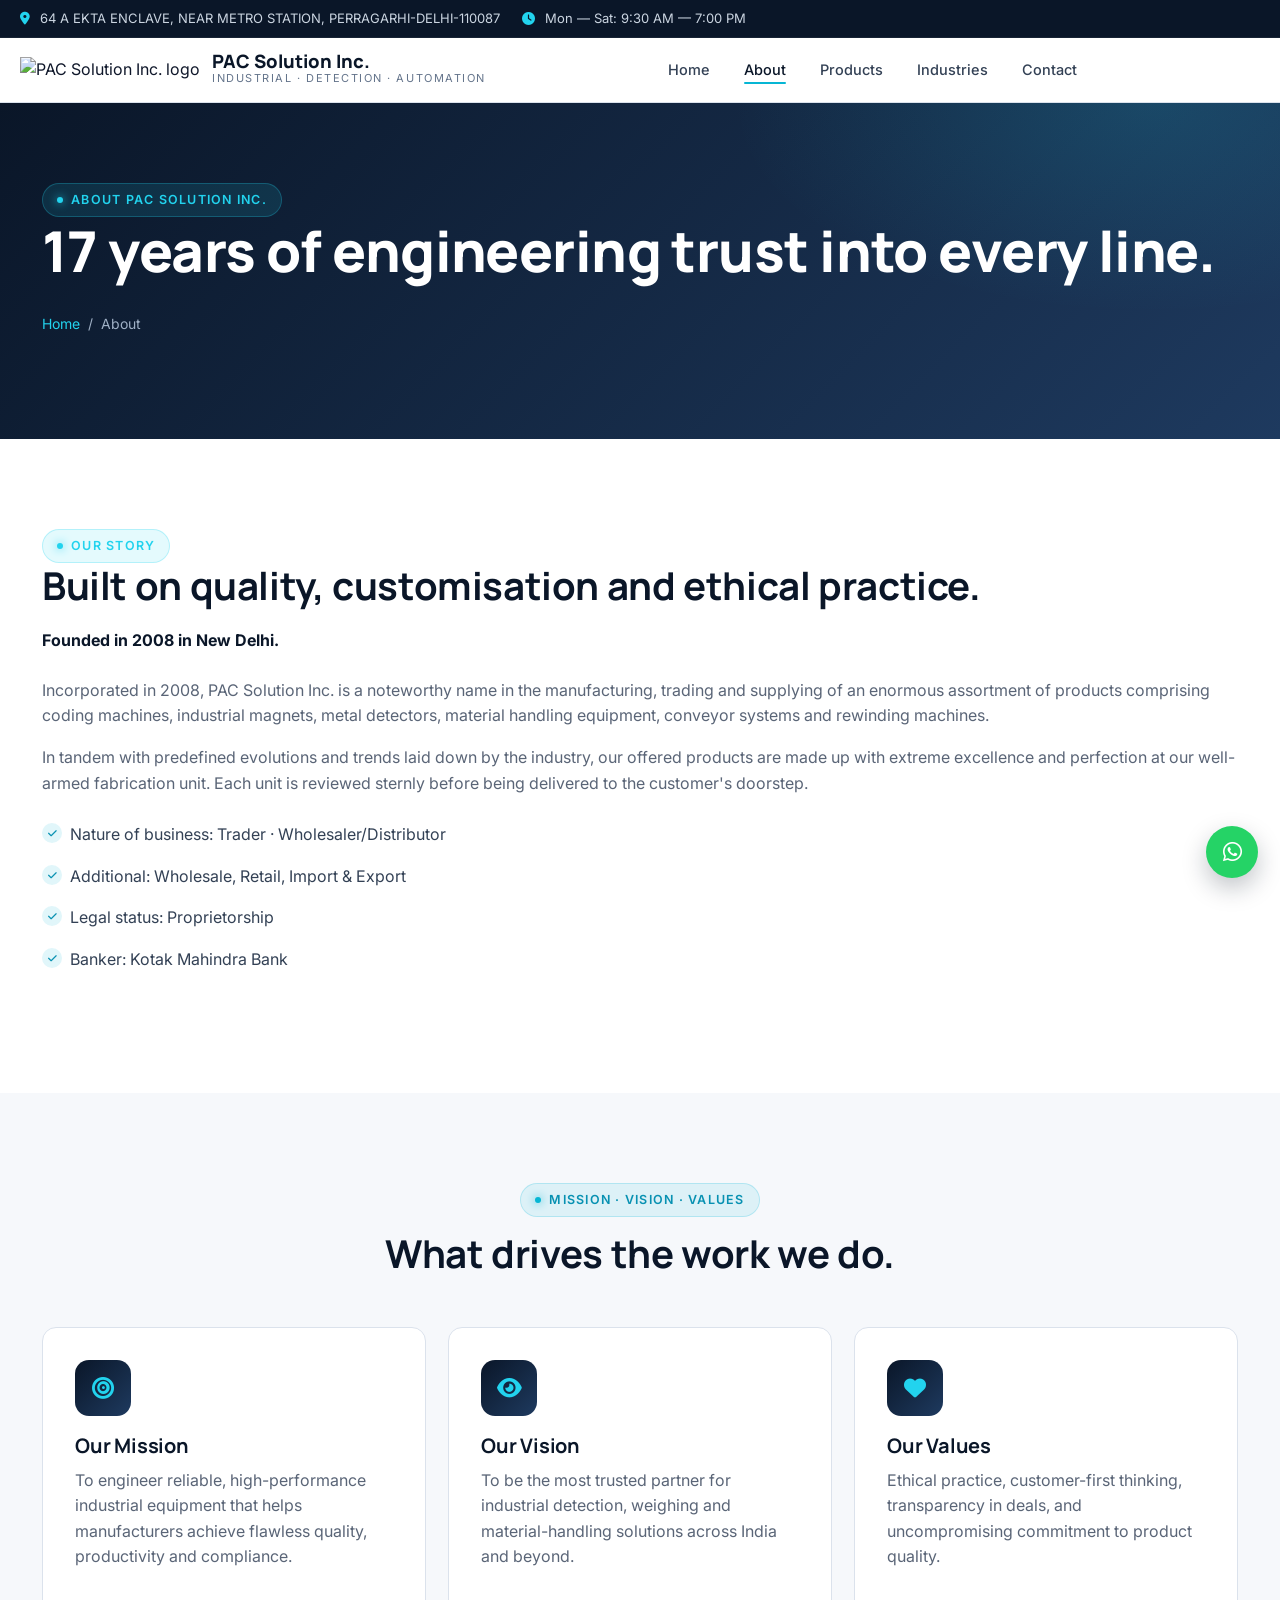
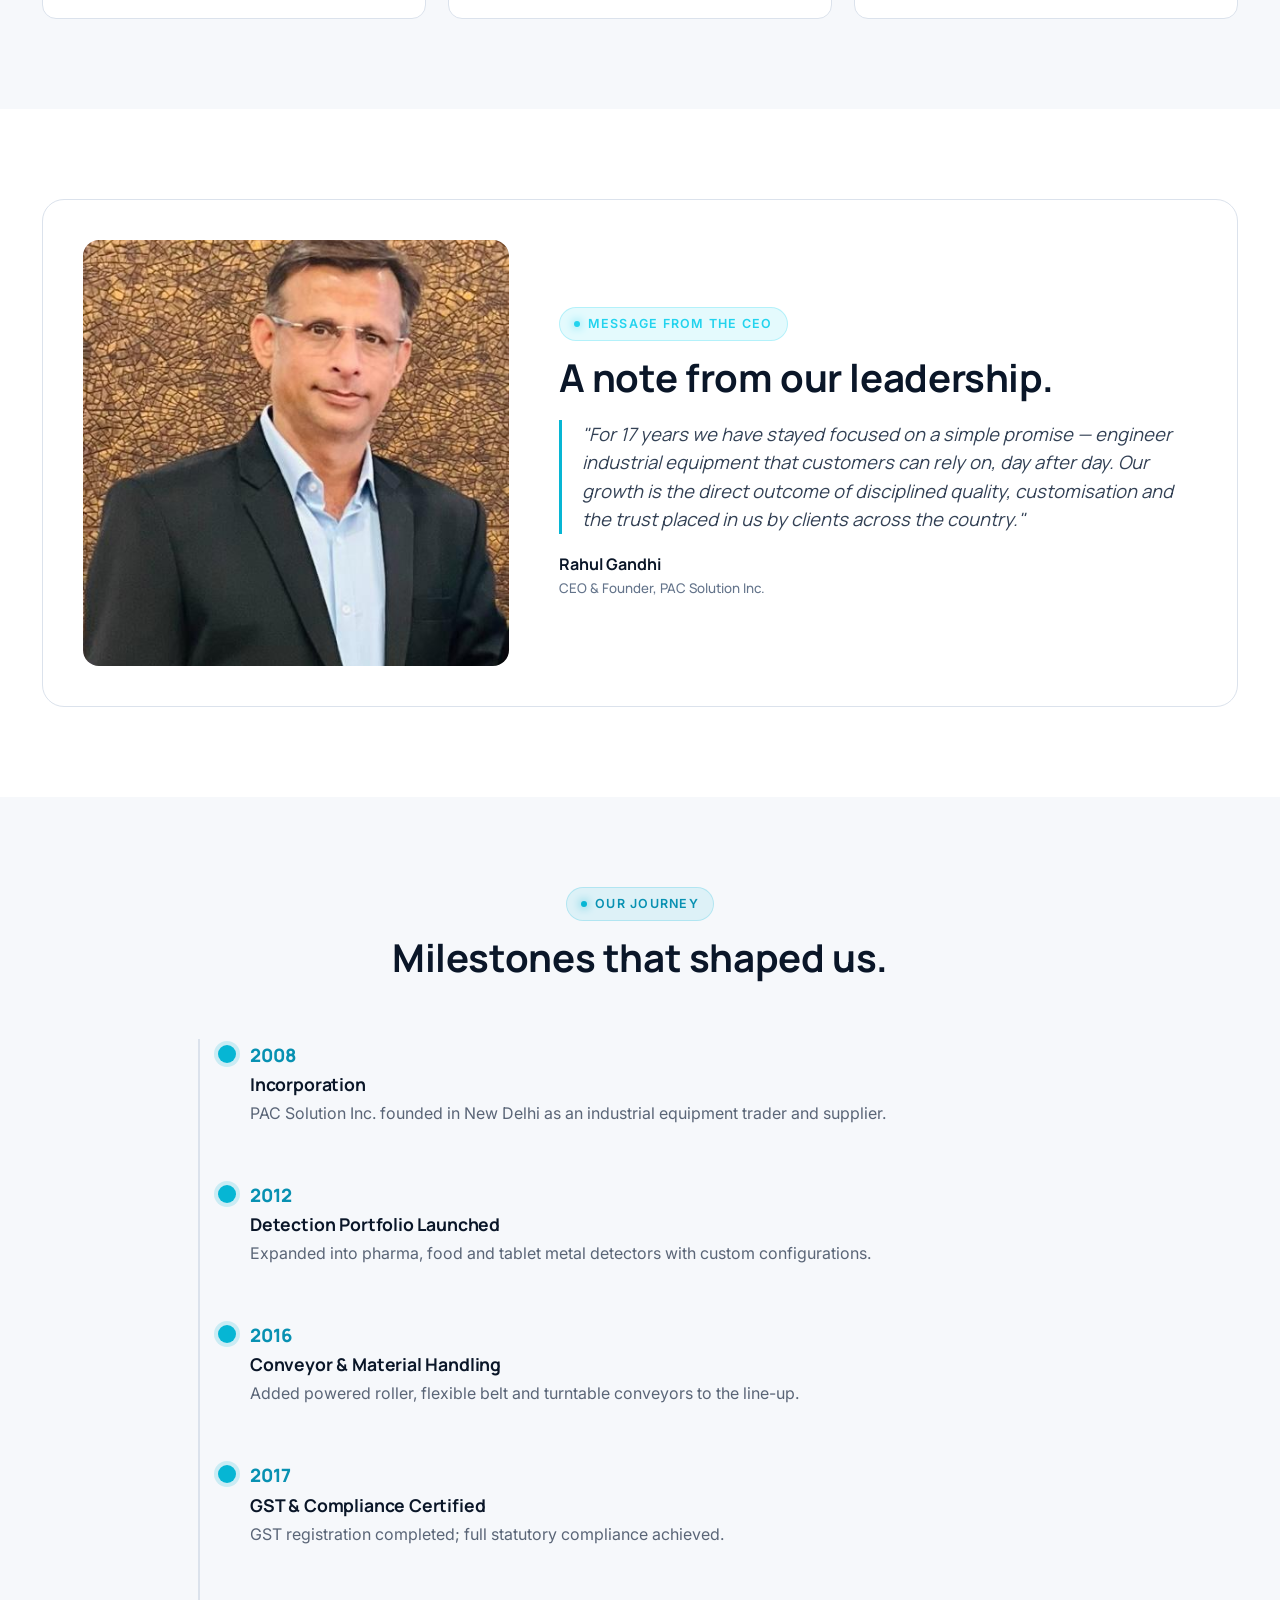
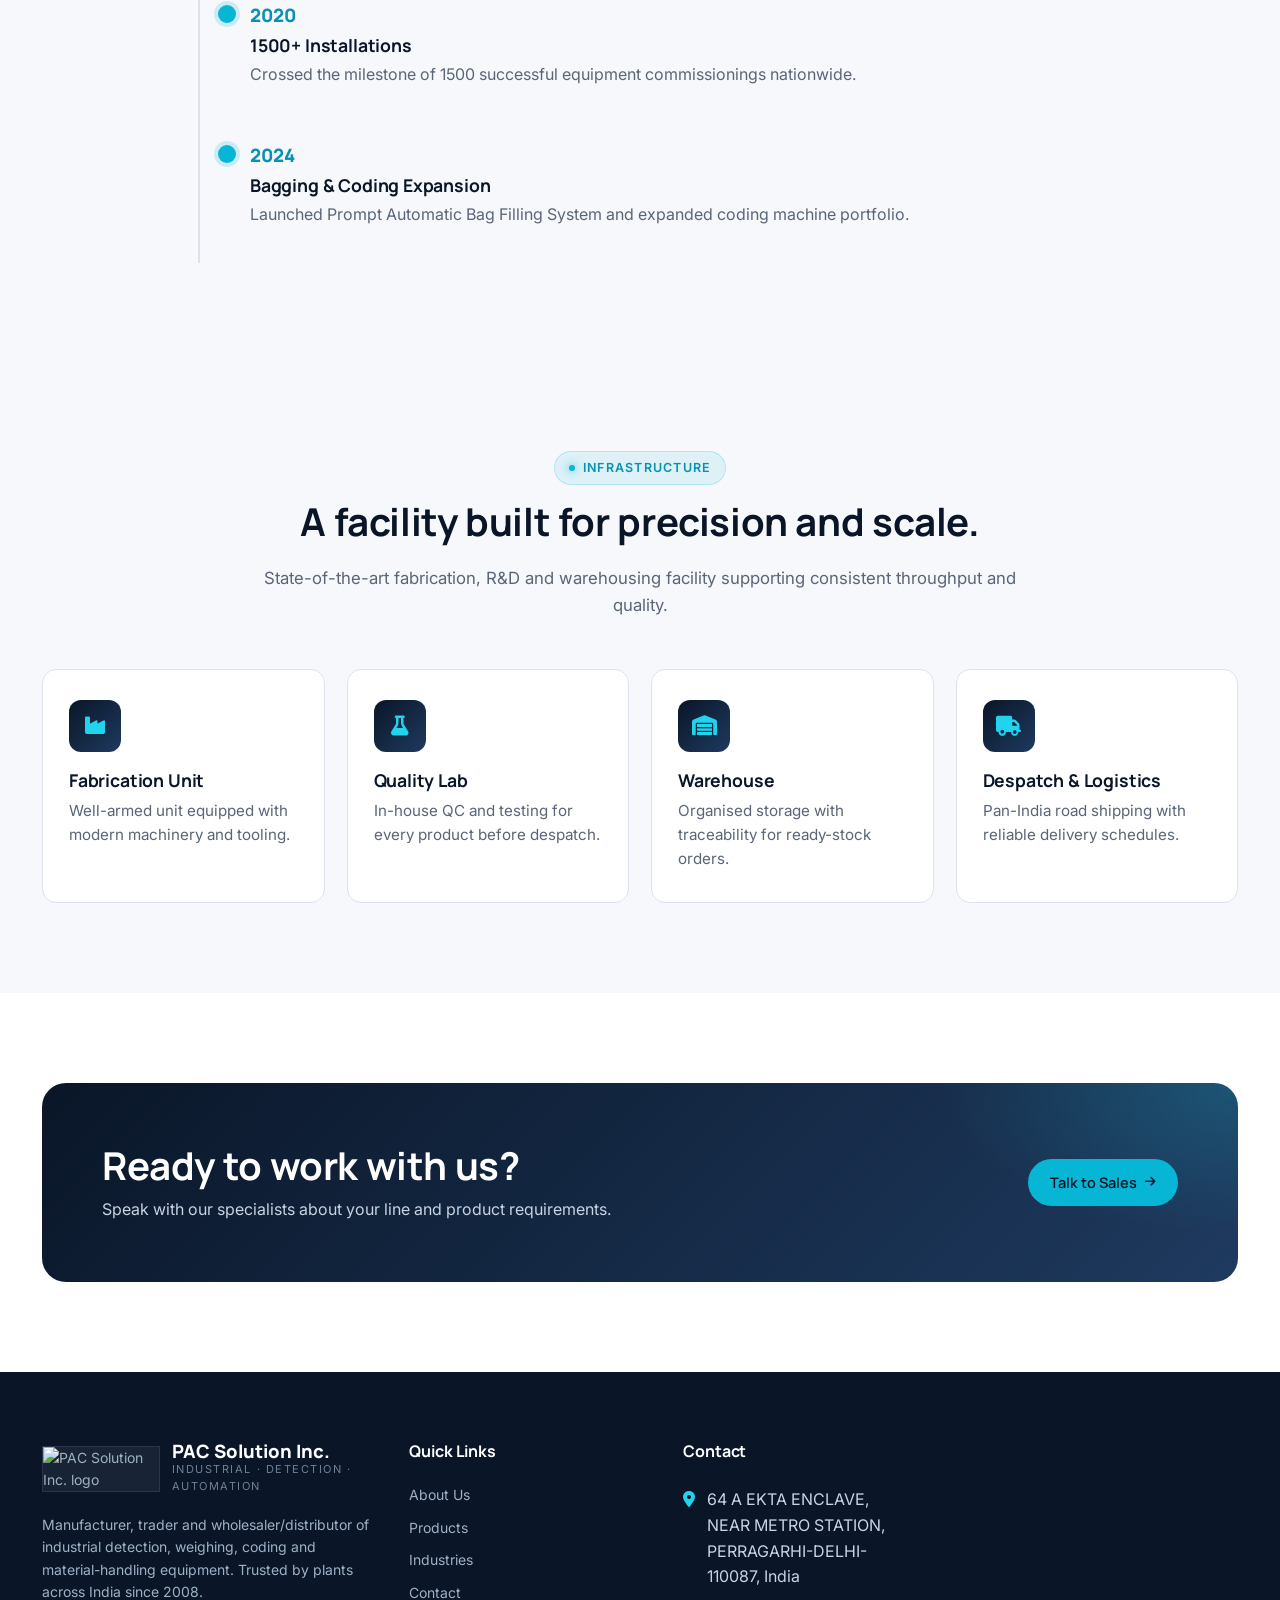
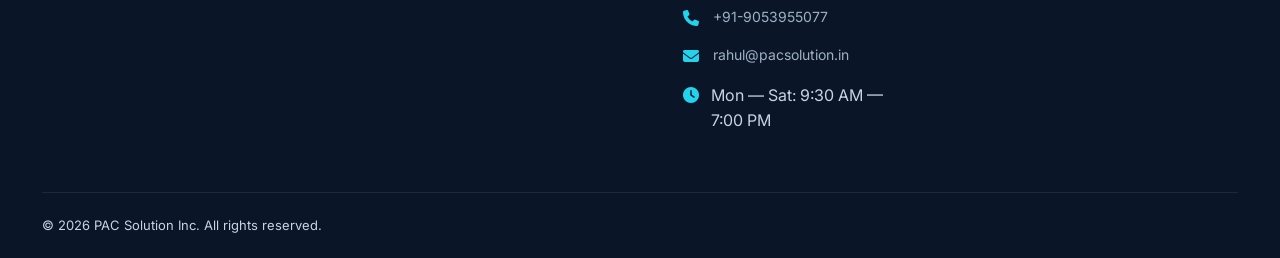
==== about.html @ 1e98b1fd "commit-2" ====
<!DOCTYPE html>
<html lang="en">
<head>
  <meta charset="UTF-8" />
  <meta name="viewport" content="width=device-width, initial-scale=1.0" />
  <title>About Us — PAC Solution Inc.</title>
  <meta name="description" content="Learn about PAC Solution Inc. — founded in 2008 in New Delhi, our mission, vision, leadership and infrastructure." />
  <link rel="icon" type="image/svg+xml" href="data:image/svg+xml,%3Csvg xmlns='http://www.w3.org/2000/svg' viewBox='0 0 32 32'%3E%3Crect width='32' height='32' rx='6' fill='%230a1628'/%3E%3Ctext x='50%25' y='58%25' text-anchor='middle' font-family='Manrope,Arial' font-weight='800' font-size='14' fill='%2322d3ee'%3EP%3C/text%3E%3C/svg%3E" />
  <link rel="preconnect" href="https://fonts.googleapis.com">
  <link rel="preconnect" href="https://fonts.gstatic.com" crossorigin>
  <link href="https://fonts.googleapis.com/css2?family=Manrope:wght@500;600;700;800&family=Inter:wght@400;500;600&display=swap" rel="stylesheet">
  <link rel="stylesheet" href="https://cdnjs.cloudflare.com/ajax/libs/font-awesome/6.5.0/css/all.min.css" />
  <link rel="stylesheet" href="css/style.css" />
</head>
<body>
  <div id="loader" aria-hidden="true"><div class="loader-ring"></div></div>

  <div class="topbar">
    <div class="container row">
      <div class="info">
        <span><i class="fa-solid fa-location-dot"></i> 64 A EKTA ENCLAVE, NEAR METRO STATION, PERRAGARHI-DELHI-110087</span>
        <span><i class="fa-solid fa-clock"></i> Mon — Sat: 9:30 AM — 7:00 PM</span>
      </div></div>
  </div>

  <header class="nav">
    <div class="container row">
      <a href="index.html" class="brand">
        <div class="brand-mark"><img src="https://3.imimg.com/data3/EG/BS/MY-1384965/pac-solution-inc-logo-120x120.png" alt="PAC Solution Inc. logo" /></div>
        <div><div class="brand-name">PAC Solution Inc.</div><div class="brand-sub">Industrial · Detection · Automation</div></div>
      </a>
      <nav>
        <ul class="nav-links">
          <li><a href="index.html">Home</a></li>
          <li><a href="about.html">About</a></li>
          <li><a href="products.html">Products</a></li>
          <li><a href="industries.html">Industries</a></li>
          
          
          <li><a href="contact.html">Contact</a></li>
        </ul>
      </nav>
      <div class="nav-cta">
        
        <button class="menu-toggle" aria-label="Open menu" aria-expanded="false"><i class="fa-solid fa-bars"></i></button>
      </div>
    </div>
  </header>

  <section class="page-hero">
    <div class="container">
      <span class="eyebrow"><span class="dot"></span> About PAC Solution Inc.</span>
      <h1>17 years of engineering trust into every line.</h1>
      <p class="crumbs"><a href="index.html">Home</a> &nbsp;/&nbsp; About</p>
    </div>
  </section>

  <section class="section">
    <div class="container intro">
      <div class="reveal delay-1">
        <span class="eyebrow"><span class="dot"></span> Our Story</span>
        <h2>Built on quality, customisation and ethical practice.</h2>
        <p class="intro-note"><strong>Founded in 2008 in New Delhi.</strong></p>
        <p>Incorporated in 2008, PAC Solution Inc. is a noteworthy name in the manufacturing, trading and supplying of an enormous assortment of products comprising coding machines, industrial magnets, metal detectors, material handling equipment, conveyor systems and rewinding machines.</p>
        <p>In tandem with predefined evolutions and trends laid down by the industry, our offered products are made up with extreme excellence and perfection at our well-armed fabrication unit. Each unit is reviewed sternly before being delivered to the customer's doorstep.</p>
        <ul>
          <li>Nature of business: Trader · Wholesaler/Distributor</li>
          <li>Additional: Wholesale, Retail, Import &amp; Export</li>
          <li>Legal status: Proprietorship</li>
          <li>Banker: Kotak Mahindra Bank</li>
        </ul>
      </div>
    </div>
  </section>

  <!-- MISSION VISION VALUES -->
  <section class="section alt">
    <div class="container">
      <div class="section-head">
        <span class="eyebrow"><span class="dot"></span> Mission · Vision · Values</span>
        <h2>What drives the work we do.</h2>
      </div>
      <div class="mvv">
        <div class="card reveal"><div class="ico"><i class="fa-solid fa-bullseye"></i></div><h3>Our Mission</h3><p>To engineer reliable, high-performance industrial equipment that helps manufacturers achieve flawless quality, productivity and compliance.</p></div>
        <div class="card reveal delay-1"><div class="ico"><i class="fa-solid fa-eye"></i></div><h3>Our Vision</h3><p>To be the most trusted partner for industrial detection, weighing and material-handling solutions across India and beyond.</p></div>
        <div class="card reveal delay-2"><div class="ico"><i class="fa-solid fa-heart"></i></div><h3>Our Values</h3><p>Ethical practice, customer-first thinking, transparency in deals, and uncompromising commitment to product quality.</p></div>
      </div>
    </div>
  </section>

  <!-- DIRECTOR MESSAGE -->
  <section class="section">
    <div class="container">
      <div class="director reveal">
        <div class="ph"><img src="/photos/WhatsApp Image 2026-05-10 at 22.26.04.jpeg" alt="CEO Rahul Gandhi" /></div>
        <div>
          <span class="eyebrow"><span class="dot"></span> Message from the CEO</span>
          <h2 style="margin-top:14px">A note from our leadership.</h2>
          <blockquote>"For 17 years we have stayed focused on a simple promise — engineer industrial equipment that customers can rely on, day after day. Our growth is the direct outcome of disciplined quality, customisation and the trust placed in us by clients across the country."</blockquote>
          <div class="sig">Rahul Gandhi <small>CEO &amp; Founder, PAC Solution Inc.</small></div>
        </div>
      </div>
    </div>
  </section>

  <!-- TIMELINE -->
  <section class="section alt">
    <div class="container">
      <div class="section-head">
        <span class="eyebrow"><span class="dot"></span> Our Journey</span>
        <h2>Milestones that shaped us.</h2>
      </div>
      <div class="timeline">
        <div class="timeline-item reveal"><div class="yr">2008</div><h3>Incorporation</h3><p>PAC Solution Inc. founded in New Delhi as an industrial equipment trader and supplier.</p></div>
        <div class="timeline-item reveal delay-1"><div class="yr">2012</div><h3>Detection Portfolio Launched</h3><p>Expanded into pharma, food and tablet metal detectors with custom configurations.</p></div>
        <div class="timeline-item reveal delay-2"><div class="yr">2016</div><h3>Conveyor &amp; Material Handling</h3><p>Added powered roller, flexible belt and turntable conveyors to the line-up.</p></div>
        <div class="timeline-item reveal delay-3"><div class="yr">2017</div><h3>GST &amp; Compliance Certified</h3><p>GST registration completed; full statutory compliance achieved.</p></div>
        <div class="timeline-item reveal"><div class="yr">2020</div><h3>1500+ Installations</h3><p>Crossed the milestone of 1500 successful equipment commissionings nationwide.</p></div>
        <div class="timeline-item reveal delay-1"><div class="yr">2024</div><h3>Bagging &amp; Coding Expansion</h3><p>Launched Prompt Automatic Bag Filling System and expanded coding machine portfolio.</p></div>
      </div>
    </div>
  </section>

  <!-- INFRASTRUCTURE -->
  <section class="section alt">
    <div class="container">
      <div class="section-head">
        <span class="eyebrow"><span class="dot"></span> Infrastructure</span>
        <h2>A facility built for precision and scale.</h2>
        <p>State-of-the-art fabrication, R&amp;D and warehousing facility supporting consistent throughput and quality.</p>
      </div>
      <div class="why-grid">
        <div class="why-card reveal"><div class="ico"><i class="fa-solid fa-industry"></i></div><h3>Fabrication Unit</h3><p>Well-armed unit equipped with modern machinery and tooling.</p></div>
        <div class="why-card reveal delay-1"><div class="ico"><i class="fa-solid fa-flask"></i></div><h3>Quality Lab</h3><p>In-house QC and testing for every product before despatch.</p></div>
        <div class="why-card reveal delay-2"><div class="ico"><i class="fa-solid fa-warehouse"></i></div><h3>Warehouse</h3><p>Organised storage with traceability for ready-stock orders.</p></div>
        <div class="why-card reveal delay-3"><div class="ico"><i class="fa-solid fa-truck"></i></div><h3>Despatch &amp; Logistics</h3><p>Pan-India road shipping with reliable delivery schedules.</p></div>
      </div>
    </div>
  </section>

  <section class="section">
    <div class="container">
      <div class="cta-banner reveal">
        <div><h2>Ready to work with us?</h2><p>Speak with our specialists about your line and product requirements.</p></div>
        <div class="actions"><a href="contact.html" class="btn btn-primary">Talk to Sales <i class="fa-solid fa-arrow-right"></i></a></div>
      </div>
    </div>
  </section>

  <!-- FOOTER (shared) -->
  <footer class="footer">
    <div class="container">
      <div class="footer-grid">
        <div>
          <a href="index.html" class="brand"><div class="brand-mark"><img src="https://3.imimg.com/data3/EG/BS/MY-1384965/pac-solution-inc-logo-120x120.png" alt="PAC Solution Inc. logo" /></div><div><div class="brand-name">PAC Solution Inc.</div><div class="brand-sub">Industrial · Detection · Automation</div></div></a>
          <p style="margin-top:18px">Manufacturer, trader and wholesaler/distributor of industrial detection, weighing, coding and material-handling equipment. Trusted by plants across India since 2008.</p>
        </div>
        <div>
          <h4>Quick Links</h4>
          <ul>
            <li><a href="about.html">About Us</a></li>
            <li><a href="products.html">Products</a></li>
            <li><a href="industries.html">Industries</a></li>
            
            
            <li><a href="contact.html">Contact</a></li>
          </ul>
        </div>
        <div>
          <h4>Contact</h4>
          <div class="contact-row"><i class="fa-solid fa-location-dot"></i><span>64 A EKTA ENCLAVE,<br/>NEAR METRO STATION, PERRAGARHI-DELHI-110087, India</span></div>
          <div class="contact-row"><i class="fa-solid fa-phone"></i><a href="tel:+919899478889">+91-9053955077</a></div>
          <div class="contact-row"><i class="fa-solid fa-envelope"></i><a href="mailto:rahul@pacsolution.in">rahul@pacsolution.in</a></div>
          <div class="contact-row"><i class="fa-solid fa-clock"></i><span>Mon — Sat: 9:30 AM — 7:00 PM</span></div>
        </div>
      </div>
      <div class="footer-bottom">
        <div>© <span data-year>2025</span> PAC Solution Inc. All rights reserved.</div>
      </div>
    </div>
  </footer>

  <a class="whatsapp-fab" href="https://wa.me/919899478889" target="_blank" rel="noopener" aria-label="Chat on WhatsApp"><i class="fa-brands fa-whatsapp"></i></a>
  <button class="top-fab" aria-label="Back to top"><i class="fa-solid fa-arrow-up"></i></button>

  <script src="/js/script.js"></script>
</body>
</html>
---- css/style.css ----
/* ============================================
   PAC Solution Inc. - Premium Industrial Site
   ============================================ */

:root {
  --navy: #0a1628;
  --navy-2: #122a4a;
  --navy-3: #1e3a5f;
  --navy-soft: #1a2f52;
  --white: #ffffff;
  --bg: #f6f8fb;
  --bg-2: #eef2f7;
  --steel: #64748b;
  --steel-light: #94a3b8;
  --steel-dark: #334155;
  --line: #dbe2ec;
  --cyan: #06b6d4;
  --cyan-2: #22d3ee;
  --cyan-deep: #0891b2;
  --text: #0f172a;
  --muted: #5a6577;

  --shadow-sm: 0 2px 6px rgba(10,22,40,0.06);
  --shadow: 0 12px 30px rgba(10,22,40,0.10);
  --shadow-lg: 0 30px 60px rgba(10,22,40,0.18);

  --radius: 14px;
  --radius-sm: 8px;

  --container: 1240px;

  --ff-head: 'Manrope', system-ui, -apple-system, "Segoe UI", sans-serif;
  --ff-body: 'Inter', system-ui, -apple-system, "Segoe UI", sans-serif;
}

* { box-sizing: border-box; }
html { scroll-behavior: smooth; }
body {
  margin: 0;
  font-family: var(--ff-body);
  color: var(--text);
  background: var(--white);
  line-height: 1.6;
  -webkit-font-smoothing: antialiased;
}

img { max-width: 100%; display: block; }
a { color: inherit; text-decoration: none; }

h1, h2, h3, h4 { font-family: var(--ff-head); color: var(--navy); margin: 0 0 .5em; line-height: 1.2; letter-spacing: -0.01em; }
h1 { font-size: clamp(2.2rem, 4.4vw, 3.6rem); font-weight: 800; }
h2 { font-size: clamp(1.7rem, 3vw, 2.4rem); font-weight: 700; }
h3 { font-size: 1.25rem; font-weight: 700; }
p { margin: 0 0 1em; color: var(--muted); }

.container { max-width: var(--container); margin: 0 auto; padding: 0 22px; }

/* Loader */
#loader {
  position: fixed; inset: 0; background: var(--navy);
  display: flex; align-items: center; justify-content: center;
  z-index: 9999; transition: opacity .6s ease, visibility .6s ease;
}
#loader.hide { opacity: 0; visibility: hidden; }
.loader-ring {
  width: 56px; height: 56px; border-radius: 50%;
  border: 3px solid rgba(255,255,255,0.15);
  border-top-color: var(--cyan-2);
  animation: spin 1s linear infinite;
}
@keyframes spin { to { transform: rotate(360deg); } }

/* Top bar */
.topbar {
  background: var(--navy);
  color: #cbd5e1;
  font-size: 13px;
  border-bottom: 1px solid rgba(255,255,255,0.06);
}
.topbar .row {
  display: flex; justify-content: space-between; align-items: center;
  padding: 8px 0; gap: 18px; flex-wrap: wrap;
}
.topbar a { color: #cbd5e1; }
.topbar a:hover { color: var(--cyan-2); }
.topbar .info { display: flex; gap: 22px; flex-wrap: wrap; }
.topbar .info span i { color: var(--cyan-2); margin-right: 6px; }
.topbar .socials a { margin-left: 12px; }

/* Navbar */
.nav {
  position: sticky; top: 0; z-index: 100;
  background: rgba(255,255,255,0.86);
  backdrop-filter: saturate(180%) blur(14px);
  -webkit-backdrop-filter: saturate(180%) blur(14px);
  border-bottom: 1px solid var(--line);
  transition: box-shadow .25s ease, background .25s ease;
}
.nav.scrolled { background: rgba(255,255,255,0.95); box-shadow: var(--shadow-sm); }
.nav .row {
  display: flex; align-items: center; justify-content: space-between;
  padding: 14px 0; gap: 18px;
}
.brand { display: flex; align-items: center; gap: 12px; }
..brand-mark {
  width: 42px; height: 42px; border-radius: 10px;
  background: linear-gradient(135deg, var(--navy) 0%, var(--navy-3) 100%);
  display: grid; place-items: center; color: var(--cyan-2);
  font-family: var(--ff-head); font-weight: 800; font-size: 18px;
  box-shadow: 0 6px 14px rgba(10,22,40,0.25);
  overflow: hidden;
}
.brand-mark img {
  width: 100%;
  height: 100%;
  object-fit: contain;
  display: block;
}
.brand-name { font-family: var(--ff-head); font-weight: 800; color: var(--navy); font-size: 1.15rem; line-height: 1; }
.brand-sub { font-size: 11px; color: var(--steel); letter-spacing: .14em; text-transform: uppercase; }

.nav-links { display: flex; gap: 6px; align-items: center; list-style: none; padding: 0; margin: 0; }
.nav-links a {
  padding: 10px 14px; border-radius: 8px; font-weight: 500; color: var(--steel-dark);
  font-size: 14.5px; transition: color .2s, background .2s; position: relative;
}
.nav-links a:hover { color: var(--navy); background: var(--bg); }
.nav-links a.active { color: var(--navy); }
.nav-links a.active::after {
  content: ""; position: absolute; left: 14px; right: 14px; bottom: 4px;
  height: 2px; background: var(--cyan); border-radius: 2px;
}
.nav-cta { display: flex; gap: 10px; align-items: center; }
.menu-toggle { display: none; background: transparent; border: 0; padding: 8px; cursor: pointer; color: var(--navy); }

/* Buttons */
.btn {
  display: inline-flex; align-items: center; gap: 8px;
  padding: 12px 22px; border-radius: 999px;
  font-family: var(--ff-head); font-weight: 600; font-size: 14.5px;
  cursor: pointer; border: 0; transition: transform .2s ease, box-shadow .2s ease, background .25s ease, color .25s ease;
  white-space: nowrap;
}
.btn-primary { background: var(--cyan); color: var(--navy); }
.btn-primary:hover { background: var(--cyan-2); transform: translateY(-1px); box-shadow: 0 10px 22px rgba(6,182,212,0.35); }
.btn-dark { background: var(--navy); color: var(--white); }
.btn-dark:hover { background: var(--navy-3); transform: translateY(-1px); box-shadow: 0 10px 22px rgba(10,22,40,0.25); }
.btn-outline { background: transparent; color: var(--white); border: 1.5px solid rgba(255,255,255,0.5); }
.btn-outline:hover { background: var(--white); color: var(--navy); }
.btn-ghost { background: transparent; color: var(--navy); border: 1.5px solid var(--line); }
.btn-ghost:hover { border-color: var(--navy); }
.btn i { font-size: 12px; }

/* Hero */
.hero {
  position: relative; color: var(--white); overflow: hidden;
  background: linear-gradient(135deg, #0a1628 0%, #122a4a 60%, #1e3a5f 100%);
}
.hero::before {
  content: ""; position: absolute; inset: 0;
  background-image: url('https://images.unsplash.com/photo-1565793298595-6a879b1d9492?w=1800&q=80');
  background-size: cover; background-position: center;
  opacity: 0.18; mix-blend-mode: luminosity;
}
.hero::after {
  content: ""; position: absolute; inset: 0;
  background:
    radial-gradient(900px 500px at 80% -10%, rgba(34,211,238,0.18), transparent 60%),
    radial-gradient(700px 400px at -10% 80%, rgba(6,182,212,0.10), transparent 60%);
}
.hero .container { position: relative; z-index: 2; padding-top: 90px; padding-bottom: 110px; }
.hero-grid { display: grid; grid-template-columns: 1.2fr .8fr; gap: 60px; align-items: center; }
.eyebrow {
  display: inline-flex; align-items: center; gap: 8px;
  padding: 6px 14px; border-radius: 999px;
  background: rgba(34,211,238,0.12); color: var(--cyan-2);
  border: 1px solid rgba(34,211,238,0.25);
  font-size: 12.5px; font-weight: 600; letter-spacing: .1em; text-transform: uppercase;
}
.eyebrow .dot { width: 6px; height: 6px; border-radius: 50%; background: var(--cyan-2); box-shadow: 0 0 10px var(--cyan-2); }
.hero h1 { color: var(--white); margin: 18px 0 18px; }
.hero h1 .accent { color: var(--cyan-2); }
.hero p.lead { color: #c8d3e3; font-size: 1.08rem; max-width: 600px; }
.hero-cta { display: flex; gap: 14px; margin-top: 28px; flex-wrap: wrap; }

.hero-stats {
  display: grid; grid-template-columns: repeat(3, 1fr); gap: 14px; margin-top: 50px;
  max-width: 600px;
}
.hero-stat { padding: 18px 16px; border: 1px solid rgba(255,255,255,0.12); border-radius: 12px; background: rgba(255,255,255,0.03); }
.hero-stat .num { font-family: var(--ff-head); font-size: 1.8rem; font-weight: 800; color: var(--cyan-2); }
.hero-stat .lbl { font-size: 12.5px; color: #9fb0c5; letter-spacing: .04em; }

.hero-card {
  background: rgba(255,255,255,0.06);
  border: 1px solid rgba(255,255,255,0.14);
  backdrop-filter: blur(16px); -webkit-backdrop-filter: blur(16px);
  border-radius: 22px; padding: 26px; box-shadow: var(--shadow-lg);
}
.hero-card h3 { color: var(--white); margin-bottom: 14px; }
.hero-card .img-wrap {
  border-radius: 14px; overflow: hidden; aspect-ratio: 4/3;
}
.hero-card img { width: 100%; height: 100%; object-fit: cover; }
.hero-card .meta { display: flex; justify-content: space-between; margin-top: 16px; color: #9fb0c5; font-size: 13.5px; }
.hero-card .meta b { color: var(--cyan-2); font-weight: 600; }

/* Sections */
.section { padding: 90px 0; }
.section.alt { background: var(--bg); }
.section-head { max-width: 760px; margin: 0 auto 50px; text-align: center; }
.section-head .eyebrow { background: rgba(6,182,212,0.10); color: var(--cyan-deep); border-color: rgba(6,182,212,0.20); }
.section-head .eyebrow .dot { background: var(--cyan); box-shadow: 0 0 10px var(--cyan); }
.section-head h2 { margin-top: 14px; }
.section-head p { color: var(--muted); font-size: 1.05rem; }
.section-head.left { margin-left: 0; text-align: left; }

/* Intro grid */
.intro { display: grid; gap: 60px; }
.intro .intro-note { margin: 18px 0 24px; font-weight: 700; color: var(--navy); }
.intro ul { padding: 0; list-style: none; margin: 18px 0 22px; }
.intro li { padding: 8px 0; padding-left: 28px; position: relative; color: var(--steel-dark); }
.intro li::before {
  content: "\f00c"; font-family: "Font Awesome 6 Free"; font-weight: 900;
  position: absolute; left: 0; top: 9px; color: var(--cyan-deep);
  background: rgba(6,182,212,0.12); width: 20px; height: 20px; border-radius: 50%;
  font-size: 10px; display: grid; place-items: center;
}

/* Why us */
.why-grid { display: grid; grid-template-columns: repeat(4, 1fr); gap: 22px; }
.why-card {
  padding: 30px 26px; background: var(--white); border: 1px solid var(--line);
  border-radius: var(--radius); transition: transform .25s, box-shadow .25s, border-color .25s;
}
.why-card:hover { transform: translateY(-4px); box-shadow: var(--shadow); border-color: transparent; }
.why-card .ico {
  width: 52px; height: 52px; border-radius: 12px; display: grid; place-items: center;
  background: linear-gradient(135deg, var(--navy) 0%, var(--navy-3) 100%);
  color: var(--cyan-2); font-size: 20px; margin-bottom: 18px;
}
.why-card h3 { font-size: 1.1rem; margin-bottom: 8px; }
.why-card p { font-size: .95rem; margin: 0; }

/* Products grid */
.products-grid { display: grid; grid-template-columns: repeat(4, 1fr); gap: 22px; }
.product-card {
  background: var(--white); border: 1px solid var(--line); border-radius: var(--radius);
  overflow: hidden; transition: transform .25s, box-shadow .25s, border-color .25s;
  display: flex; flex-direction: column;
}
.product-card:hover { transform: translateY(-6px); box-shadow: var(--shadow); border-color: transparent; }
.product-card .img {
  aspect-ratio: 4/3; overflow: hidden; background: var(--bg-2);
}
.product-card .img img { width: 100%; height: 100%; object-fit: cover; transition: transform .5s ease; }
.product-card:hover .img img { transform: scale(1.06); }
.product-card .body { padding: 22px; flex: 1; display: flex; flex-direction: column; }
.product-card .cat { font-size: 11.5px; color: var(--cyan-deep); letter-spacing: .12em; font-weight: 600; text-transform: uppercase; }
.product-card h3 { margin: 8px 0 8px; font-size: 1.05rem; }
.product-card p { font-size: .92rem; flex: 1; }
.product-card .more {
  color: var(--navy); font-weight: 600; font-size: 13.5px;
  display: inline-flex; align-items: center; gap: 6px; margin-top: 6px;
}
.product-card .more i { transition: transform .25s; }
.product-card:hover .more i { transform: translateX(4px); }

/* Industries */
.industries-grid { display: grid; grid-template-columns: repeat(4, 1fr); gap: 22px; }
.industry {
  position: relative; padding: 34px 26px; background: var(--white);
  border-radius: var(--radius); border: 1px solid var(--line);
  transition: transform .25s, background .25s, color .25s, border-color .25s;
  overflow: hidden;
}
.industry::before {
  content: ""; position: absolute; inset: 0;
  background: linear-gradient(135deg, var(--navy) 0%, var(--navy-3) 100%);
  opacity: 0; transition: opacity .25s; z-index: 0;
}
.industry:hover { transform: translateY(-4px); border-color: transparent; }
.industry:hover::before { opacity: 1; }
.industry > * { position: relative; z-index: 1; transition: color .25s; }
.industry .ico {
  width: 56px; height: 56px; border-radius: 14px;
  display: grid; place-items: center; font-size: 22px;
  background: rgba(6,182,212,0.10); color: var(--cyan-deep); margin-bottom: 18px;
  transition: background .25s, color .25s;
}
.industry:hover .ico { background: rgba(34,211,238,0.18); color: var(--cyan-2); }
.industry:hover h3, .industry:hover p { color: var(--white); }
.industry h3 { font-size: 1.05rem; margin-bottom: 6px; }
.industry p { font-size: .9rem; margin: 0; }

/* Stats / counters */
.stats {
  background: linear-gradient(135deg, var(--navy) 0%, var(--navy-3) 100%);
  color: var(--white); padding: 70px 0; position: relative; overflow: hidden;
}
.stats::before {
  content: ""; position: absolute; inset: 0;
  background: radial-gradient(600px 300px at 90% -10%, rgba(34,211,238,0.15), transparent 60%);
}
.stats .grid { display: grid; grid-template-columns: repeat(4, 1fr); gap: 30px; position: relative; }
.stat { text-align: center; padding: 14px; }
.stat .num { font-family: var(--ff-head); font-size: 3rem; font-weight: 800; color: var(--cyan-2); line-height: 1; }
.stat .num span { font-size: 1.6rem; }
.stat .lbl { color: #c8d3e3; font-size: 14px; letter-spacing: .04em; margin-top: 8px; }

/* Testimonials */
.testimonials { display: grid; grid-template-columns: repeat(3, 1fr); gap: 24px; }
.testimonial {
  padding: 30px; background: var(--white); border: 1px solid var(--line);
  border-radius: var(--radius); position: relative;
}
.testimonial .quote { color: var(--cyan); font-size: 28px; opacity: .25; position: absolute; top: 18px; right: 22px; }
.testimonial .stars { color: #f59e0b; margin-bottom: 12px; font-size: 14px; }
.testimonial p { font-size: .95rem; color: var(--steel-dark); }
.testimonial .who { display: flex; align-items: center; gap: 12px; margin-top: 18px; padding-top: 18px; border-top: 1px solid var(--line); }
.testimonial .av { width: 42px; height: 42px; border-radius: 50%; overflow: hidden; background: var(--bg-2); }
.testimonial .av img { width: 100%; height: 100%; object-fit: cover; }
.testimonial .name { font-family: var(--ff-head); font-weight: 700; color: var(--navy); font-size: .95rem; }
.testimonial .pos { font-size: 12.5px; color: var(--steel); }

/* CTA banner */
.cta-banner {
  background: linear-gradient(135deg, var(--navy) 0%, var(--navy-3) 100%);
  color: var(--white); border-radius: 24px; padding: 60px;
  display: grid; grid-template-columns: 1.4fr 1fr; align-items: center; gap: 30px;
  position: relative; overflow: hidden;
}
.cta-banner::before {
  content: ""; position: absolute; inset: 0;
  background: radial-gradient(500px 250px at 100% 0%, rgba(34,211,238,0.20), transparent 60%);
}
.cta-banner > * { position: relative; }
.cta-banner h2 { color: var(--white); margin-bottom: 8px; }
.cta-banner p { color: #c8d3e3; margin: 0; }
.cta-banner .actions { display: flex; gap: 12px; justify-content: flex-end; flex-wrap: wrap; }

/* Footer */
.footer {
  background: var(--navy); color: #c8d3e3; padding: 70px 0 0;
}
.footer h4 { color: var(--white); font-family: var(--ff-head); font-weight: 700; margin-bottom: 18px; font-size: 1rem; }
.footer-grid { display: grid; grid-template-columns: 1.4fr 1fr 1fr 1.2fr; gap: 40px; }
.footer p, .footer li, .footer a { color: #9fb0c5; font-size: 14px; }
.footer ul { list-style: none; padding: 0; margin: 0; }
.footer ul li { padding: 5px 0; }
.footer ul a:hover { color: var(--cyan-2); }
.footer .brand-mark { box-shadow: none; background: rgba(255,255,255,0.06); border: 1px solid rgba(255,255,255,0.08); }
.footer .brand-name { color: var(--white); }
.footer .brand-sub { color: #6f7f95; }
.footer .contact-row { display: flex; gap: 12px; align-items: flex-start; padding: 8px 0; }
.footer .contact-row i { color: var(--cyan-2); width: 18px; padding-top: 4px; }
.footer .socials a {
  display: inline-grid; place-items: center; width: 36px; height: 36px;
  border-radius: 8px; background: rgba(255,255,255,0.06); border: 1px solid rgba(255,255,255,0.08);
  color: #c8d3e3; transition: background .25s, color .25s, transform .25s;
}
.footer .socials a:hover { background: var(--cyan); color: var(--navy); transform: translateY(-2px); }
.footer .socials { display: flex; gap: 10px; margin-top: 14px; }
.newsletter { display: flex; gap: 8px; margin-top: 12px; }
.newsletter input {
  flex: 1; padding: 11px 14px; border-radius: 8px; border: 1px solid rgba(255,255,255,0.12);
  background: rgba(255,255,255,0.04); color: var(--white); font-family: inherit; font-size: 14px;
}
.newsletter input::placeholder { color: #6f7f95; }
.newsletter button {
  padding: 11px 18px; border-radius: 8px; background: var(--cyan); color: var(--navy);
  font-family: var(--ff-head); font-weight: 700; border: 0; cursor: pointer; font-size: 14px;
}
.newsletter button:hover { background: var(--cyan-2); }
.footer .map {
  margin-top: 14px; border-radius: 10px; overflow: hidden;
  border: 1px solid rgba(255,255,255,0.08);
}
.footer .map iframe { width: 100%; height: 160px; border: 0; display: block; filter: invert(0.9) hue-rotate(180deg); }
.footer-bottom {
  border-top: 1px solid rgba(255,255,255,0.08); margin-top: 50px; padding: 22px 0;
  display: flex; justify-content: space-between; gap: 12px; flex-wrap: wrap; font-size: 13px;
}

/* Page hero (sub-pages) */
.page-hero {
  background: linear-gradient(135deg, var(--navy) 0%, var(--navy-3) 100%);
  color: var(--white); padding: 80px 0 90px; position: relative; overflow: hidden;
}
.page-hero::before {
  content: ""; position: absolute; inset: 0;
  background-image: url('https://images.unsplash.com/photo-1581090700227-1e8d6c8a9b80?w=1600&q=80');
  background-size: cover; background-position: center;
  opacity: 0.10; mix-blend-mode: luminosity;
}
.page-hero::after {
  content: ""; position: absolute; inset: 0;
  background: radial-gradient(700px 350px at 90% 0%, rgba(34,211,238,0.15), transparent 60%);
}
.page-hero .container { position: relative; z-index: 2; }
.page-hero h1 { color: var(--white); }
.page-hero .crumbs { color: #9fb0c5; font-size: 14px; }
.page-hero .crumbs a { color: var(--cyan-2); }

/* About specific */
.mvv { display: grid; grid-template-columns: repeat(3, 1fr); gap: 22px; }
.mvv .card {
  padding: 32px; background: var(--white); border: 1px solid var(--line);
  border-radius: var(--radius); position: relative; overflow: hidden;
}
.mvv .card .ico {
  width: 56px; height: 56px; border-radius: 14px; display: grid; place-items: center;
  background: linear-gradient(135deg, var(--navy) 0%, var(--navy-3) 100%);
  color: var(--cyan-2); font-size: 22px; margin-bottom: 18px;
}
.timeline { position: relative; padding-left: 30px; max-width: 900px; margin: 0 auto; }
.timeline::before { content: ""; position: absolute; left: 8px; top: 8px; bottom: 8px; width: 2px; background: var(--line); }
.timeline-item { position: relative; padding: 10px 0 28px 30px; }
.timeline-item::before {
  content: ""; position: absolute; left: -2px; top: 14px; width: 18px; height: 18px;
  border-radius: 50%; background: var(--cyan); box-shadow: 0 0 0 4px rgba(6,182,212,0.18);
}
.timeline-item .yr { font-family: var(--ff-head); color: var(--cyan-deep); font-weight: 800; font-size: 1.15rem; }
.timeline-item h3 { font-size: 1.1rem; margin: 4px 0 6px; }
.team-grid { display: grid; grid-template-columns: repeat(4, 1fr); gap: 22px; }
.team-card {
  background: var(--white); border: 1px solid var(--line); border-radius: var(--radius);
  overflow: hidden; transition: transform .25s, box-shadow .25s;
}
.team-card:hover { transform: translateY(-4px); box-shadow: var(--shadow); }
.team-card .img { aspect-ratio: 1/1; overflow: hidden; background: var(--bg-2); }
.team-card .img img { width: 100%; height: 100%; object-fit: cover; }
.team-card .body { padding: 18px 20px; }
.team-card h3 { font-size: 1rem; margin-bottom: 4px; }
.team-card .role { font-size: 13px; color: var(--cyan-deep); font-weight: 600; }

.director {
  display: grid; grid-template-columns: .8fr 1.2fr; gap: 50px; align-items: center;
  background: var(--white); border-radius: 22px; padding: 40px;
  border: 1px solid var(--line);
}
.director .ph { aspect-ratio: 1/1; border-radius: 16px; overflow: hidden; }
.director .ph img { width: 100%; height: 100%; object-fit: cover; }
.director blockquote {
  margin: 0; padding: 0; border-left: 3px solid var(--cyan); padding-left: 20px;
  font-family: var(--ff-head); font-size: 1.15rem; color: var(--steel-dark); line-height: 1.55; font-style: italic;
}
.director .sig { margin-top: 18px; font-family: var(--ff-head); font-weight: 700; color: var(--navy); }
.director .sig small { color: var(--steel); font-weight: 500; display: block; }

/* Filters / Search */
.filter-bar {
  display: flex; flex-wrap: wrap; gap: 10px; align-items: center;
  background: var(--white); padding: 14px; border-radius: 14px;
  border: 1px solid var(--line); margin-bottom: 30px;
}
.search-box { position: relative; flex: 1; min-width: 240px; }
.search-box i { position: absolute; left: 14px; top: 50%; transform: translateY(-50%); color: var(--steel); }
.search-box input {
  width: 100%; padding: 11px 14px 11px 38px; border: 1px solid var(--line); border-radius: 10px;
  font-family: inherit; font-size: 14px; color: var(--text);
  background: var(--bg);
}
.search-box input:focus { outline: 0; border-color: var(--cyan); background: var(--white); }
.chip {
  padding: 9px 16px; border-radius: 999px; background: var(--bg);
  border: 1px solid var(--line); font-size: 13px; font-weight: 500;
  color: var(--steel-dark); cursor: pointer; transition: background .2s, color .2s, border-color .2s;
}
.chip:hover { border-color: var(--cyan); }
.chip.active { background: var(--navy); color: var(--white); border-color: var(--navy); }

/* Gallery */
.gallery-grid {
  display: grid; grid-template-columns: repeat(3, 1fr); gap: 16px;
}
.gallery-item {
  position: relative; overflow: hidden; border-radius: 14px;
  aspect-ratio: 4/3; cursor: pointer; background: var(--bg-2);
}
.gallery-item img { width: 100%; height: 100%; object-fit: cover; transition: transform .5s; }
.gallery-item:hover img { transform: scale(1.07); }
.gallery-item .ov {
  position: absolute; inset: 0; background: linear-gradient(0deg, rgba(10,22,40,0.85), transparent 60%);
  opacity: 0; transition: opacity .3s; display: flex; align-items: flex-end; padding: 18px; color: var(--white);
}
.gallery-item:hover .ov { opacity: 1; }
.gallery-item .ov i { background: var(--cyan); color: var(--navy); width: 36px; height: 36px; border-radius: 50%; display: grid; place-items: center; margin-right: 10px; }
.gallery-item:nth-child(7n+1) { grid-column: span 2; aspect-ratio: 16/10; }

/* Lightbox */
.lightbox {
  position: fixed; inset: 0; background: rgba(10,22,40,0.92); z-index: 200;
  display: none; align-items: center; justify-content: center; padding: 30px;
}
.lightbox.show { display: flex; }
.lightbox img { max-width: 92vw; max-height: 86vh; border-radius: 12px; box-shadow: var(--shadow-lg); }
.lightbox .close, .lightbox .ctrl {
  position: absolute; top: 24px; right: 24px;
  width: 44px; height: 44px; border-radius: 50%; border: 0; cursor: pointer;
  background: rgba(255,255,255,0.10); color: var(--white); font-size: 18px;
}
.lightbox .ctrl.prev { left: 24px; right: auto; top: 50%; transform: translateY(-50%); }
.lightbox .ctrl.next { right: 24px; top: 50%; transform: translateY(-50%); }

/* Contact */
.contact-grid { display: grid; grid-template-columns: 1.1fr 1fr; gap: 40px; }
.contact-info {
  background: var(--navy); color: var(--white); border-radius: 22px; padding: 40px;
  position: relative; overflow: hidden;
}
.contact-info::before {
  content: ""; position: absolute; inset: 0;
  background: radial-gradient(500px 250px at 100% 100%, rgba(34,211,238,0.18), transparent 60%);
}
.contact-info > * { position: relative; }
.contact-info h2 { color: var(--white); }
.contact-info p { color: #c8d3e3; }
.contact-info .row {
  display: flex; gap: 16px; align-items: flex-start; padding: 14px 0;
  border-bottom: 1px solid rgba(255,255,255,0.10);
}
.contact-info .row:last-of-type { border-bottom: 0; }
.contact-info .row .ico {
  width: 42px; height: 42px; border-radius: 10px; display: grid; place-items: center;
  background: rgba(34,211,238,0.14); color: var(--cyan-2); font-size: 16px; flex-shrink: 0;
}
.contact-info .row h4 { color: var(--white); margin-bottom: 4px; font-size: .95rem; font-family: var(--ff-head); }
.contact-info .row a, .contact-info .row p { color: #c8d3e3; font-size: 14px; margin: 0; }

.form-card {
  background: var(--white); border: 1px solid var(--line); border-radius: 22px; padding: 40px;
}
.form-card h2 { margin-bottom: 6px; }
.form-row { display: grid; grid-template-columns: 1fr 1fr; gap: 14px; margin-bottom: 14px; }
.field { display: flex; flex-direction: column; }
.field label { font-size: 13px; font-weight: 600; color: var(--steel-dark); margin-bottom: 6px; }
.field input, .field select, .field textarea {
  padding: 12px 14px; border: 1px solid var(--line); border-radius: 10px;
  font-family: inherit; font-size: 14.5px; color: var(--text); background: var(--white);
  transition: border-color .2s, box-shadow .2s;
}
.field textarea { min-height: 130px; resize: vertical; }
.field input:focus, .field select:focus, .field textarea:focus {
  outline: 0; border-color: var(--cyan); box-shadow: 0 0 0 3px rgba(6,182,212,0.15);
}
.full { grid-column: 1 / -1; }
.form-msg { margin-top: 12px; font-size: 13.5px; color: var(--cyan-deep); }

/* Map */
.map-block { border-radius: 18px; overflow: hidden; border: 1px solid var(--line); margin-top: 30px; }
.map-block iframe { width: 100%; height: 380px; border: 0; display: block; }

/* FAQ */
.faq { max-width: 820px; margin: 0 auto; }
.faq-item {
  background: var(--white); border: 1px solid var(--line); border-radius: 12px;
  margin-bottom: 12px; overflow: hidden;
}
.faq-q {
  display: flex; justify-content: space-between; align-items: center;
  padding: 18px 22px; cursor: pointer; font-family: var(--ff-head); font-weight: 600; color: var(--navy);
}
.faq-q i { color: var(--cyan-deep); transition: transform .3s; }
.faq-item.open .faq-q i { transform: rotate(45deg); }
.faq-a { padding: 0 22px; max-height: 0; overflow: hidden; transition: max-height .3s ease, padding .3s ease; color: var(--steel-dark); font-size: .95rem; }
.faq-item.open .faq-a { max-height: 280px; padding: 0 22px 18px; }

/* Floats */
.whatsapp-fab, .top-fab {
  position: fixed; right: 22px; width: 52px; height: 52px; border-radius: 50%;
  display: grid; place-items: center; color: var(--white); font-size: 22px;
  box-shadow: 0 10px 24px rgba(10,22,40,0.25); z-index: 90; cursor: pointer; border: 0;
  transition: transform .25s ease;
}
.whatsapp-fab { bottom: 22px; background: #25d366; }
.whatsapp-fab:hover { transform: scale(1.06); }
.top-fab { bottom: 84px; background: var(--navy); opacity: 0; pointer-events: none; transition: opacity .25s, transform .25s; }
.top-fab.show { opacity: 1; pointer-events: auto; }
.top-fab:hover { transform: translateY(-3px); }

/* Reveal animation */
.reveal { opacity: 0; transform: translateY(22px); transition: opacity .7s ease, transform .7s ease; }
.reveal.in { opacity: 1; transform: translateY(0); }
.reveal.delay-1 { transition-delay: .08s; }
.reveal.delay-2 { transition-delay: .16s; }
.reveal.delay-3 { transition-delay: .24s; }

/* Responsive */
@media (max-width: 1024px) {
  .hero-grid { grid-template-columns: 1fr; gap: 40px; }
  .why-grid, .products-grid, .industries-grid, .team-grid { grid-template-columns: repeat(2, 1fr); }
  .stats .grid { grid-template-columns: repeat(2, 1fr); gap: 24px; }
  .testimonials, .mvv { grid-template-columns: 1fr; }
  .intro, .contact-grid, .director, .cta-banner { grid-template-columns: 1fr; }
  .gallery-grid { grid-template-columns: repeat(2, 1fr); }
  .gallery-item:nth-child(7n+1) { grid-column: span 2; aspect-ratio: 16/10; }
  .footer-grid { grid-template-columns: 1fr 1fr; gap: 30px; }
}
@media (max-width: 720px) {
  .section { padding: 60px 0; }
  .nav-links { position: fixed; right: 0; top: 0; bottom: 0; width: 78%; max-width: 320px;
    background: var(--white); flex-direction: column; padding: 80px 18px 24px; gap: 4px;
    transform: translateX(100%); transition: transform .3s ease; box-shadow: var(--shadow-lg);
    align-items: stretch;
  }
  .nav-links.open { transform: translateX(0); }
  .nav-links a { padding: 14px 16px; border-radius: 10px; font-size: 15.5px; }
  .menu-toggle { display: block; z-index: 110; }
  .nav-cta .btn { display: none; }
  .topbar .info { gap: 14px; font-size: 12px; }
  .topbar .socials { display: none; }
  .why-grid, .products-grid, .industries-grid, .team-grid, .footer-grid, .gallery-grid { grid-template-columns: 1fr; }
  .gallery-item:nth-child(7n+1) { grid-column: auto; aspect-ratio: 4/3; }
  .form-row { grid-template-columns: 1fr; }
  .cta-banner { padding: 36px 26px; }
  .cta-banner .actions { justify-content: flex-start; }
  .director, .form-card, .contact-info { padding: 26px; }
  .hero .container { padding-top: 60px; padding-bottom: 80px; }
  .hero-stats { grid-template-columns: repeat(3, 1fr); }
}
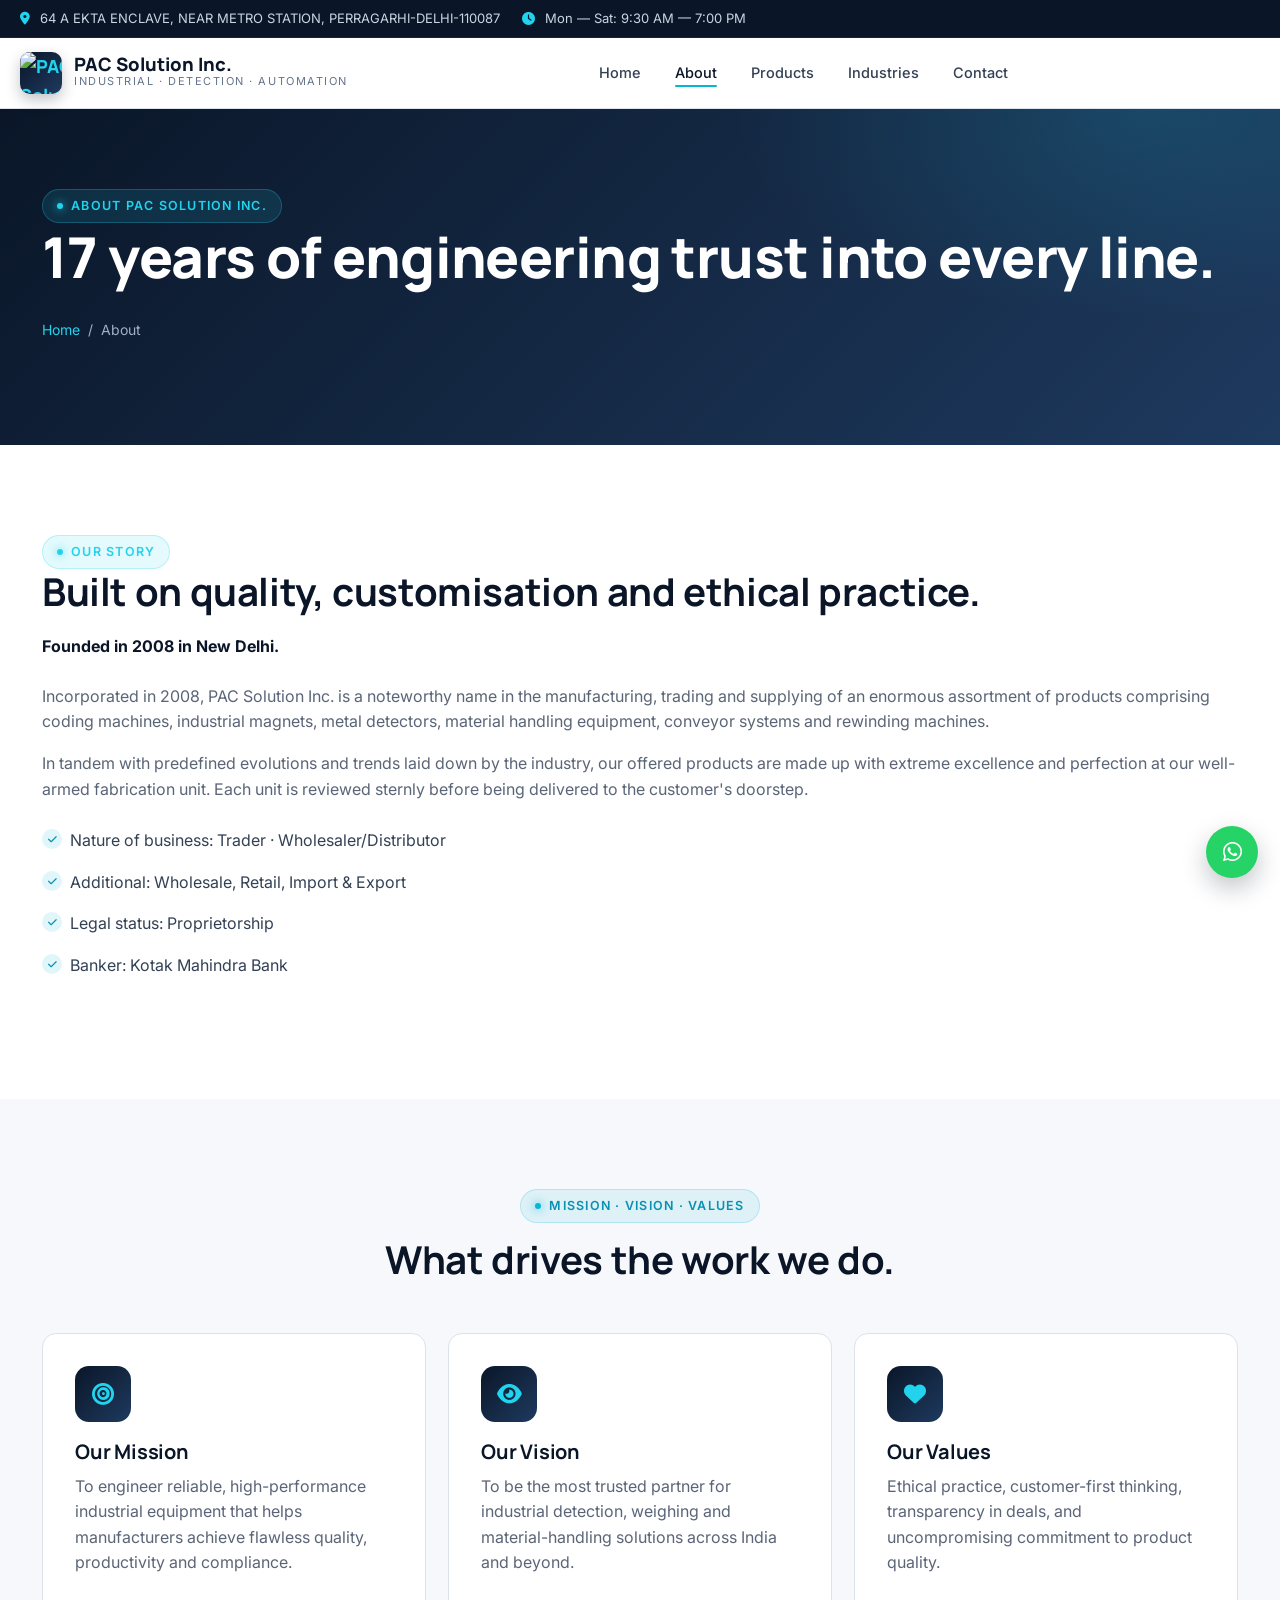
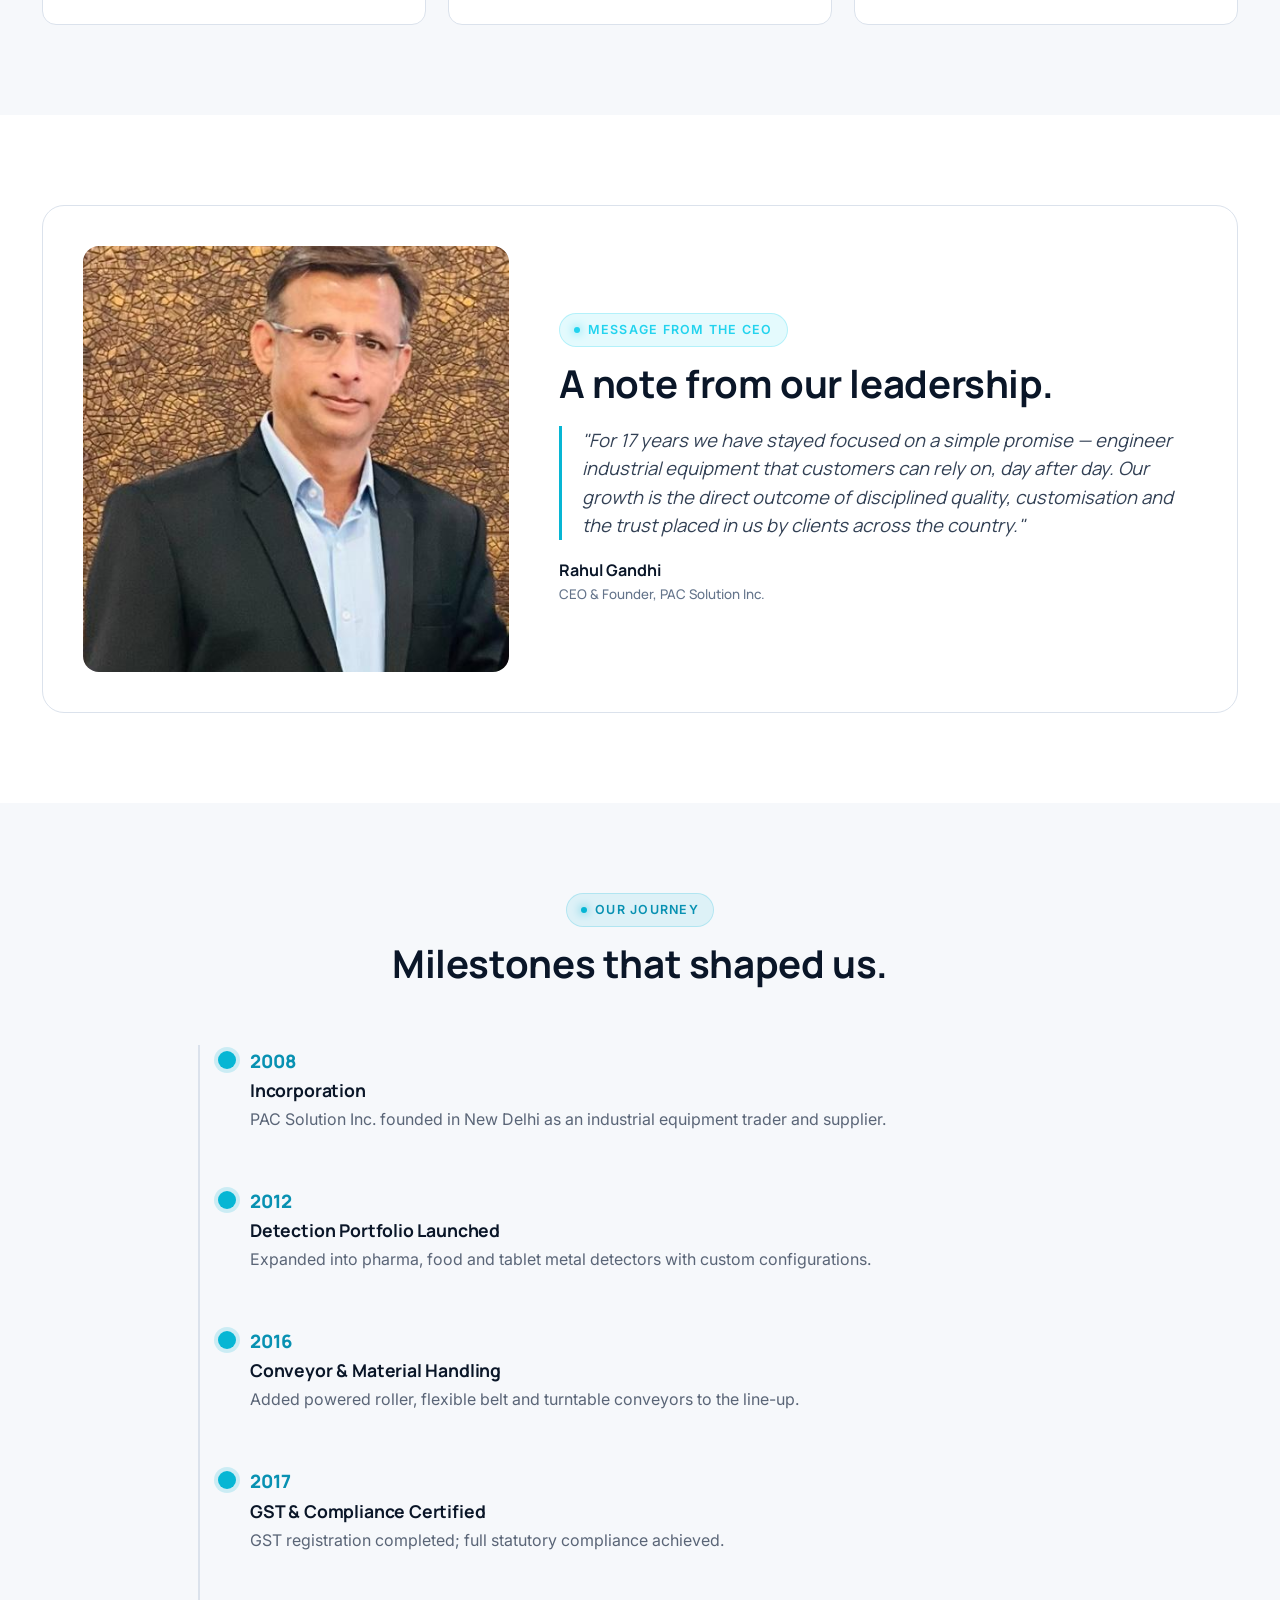
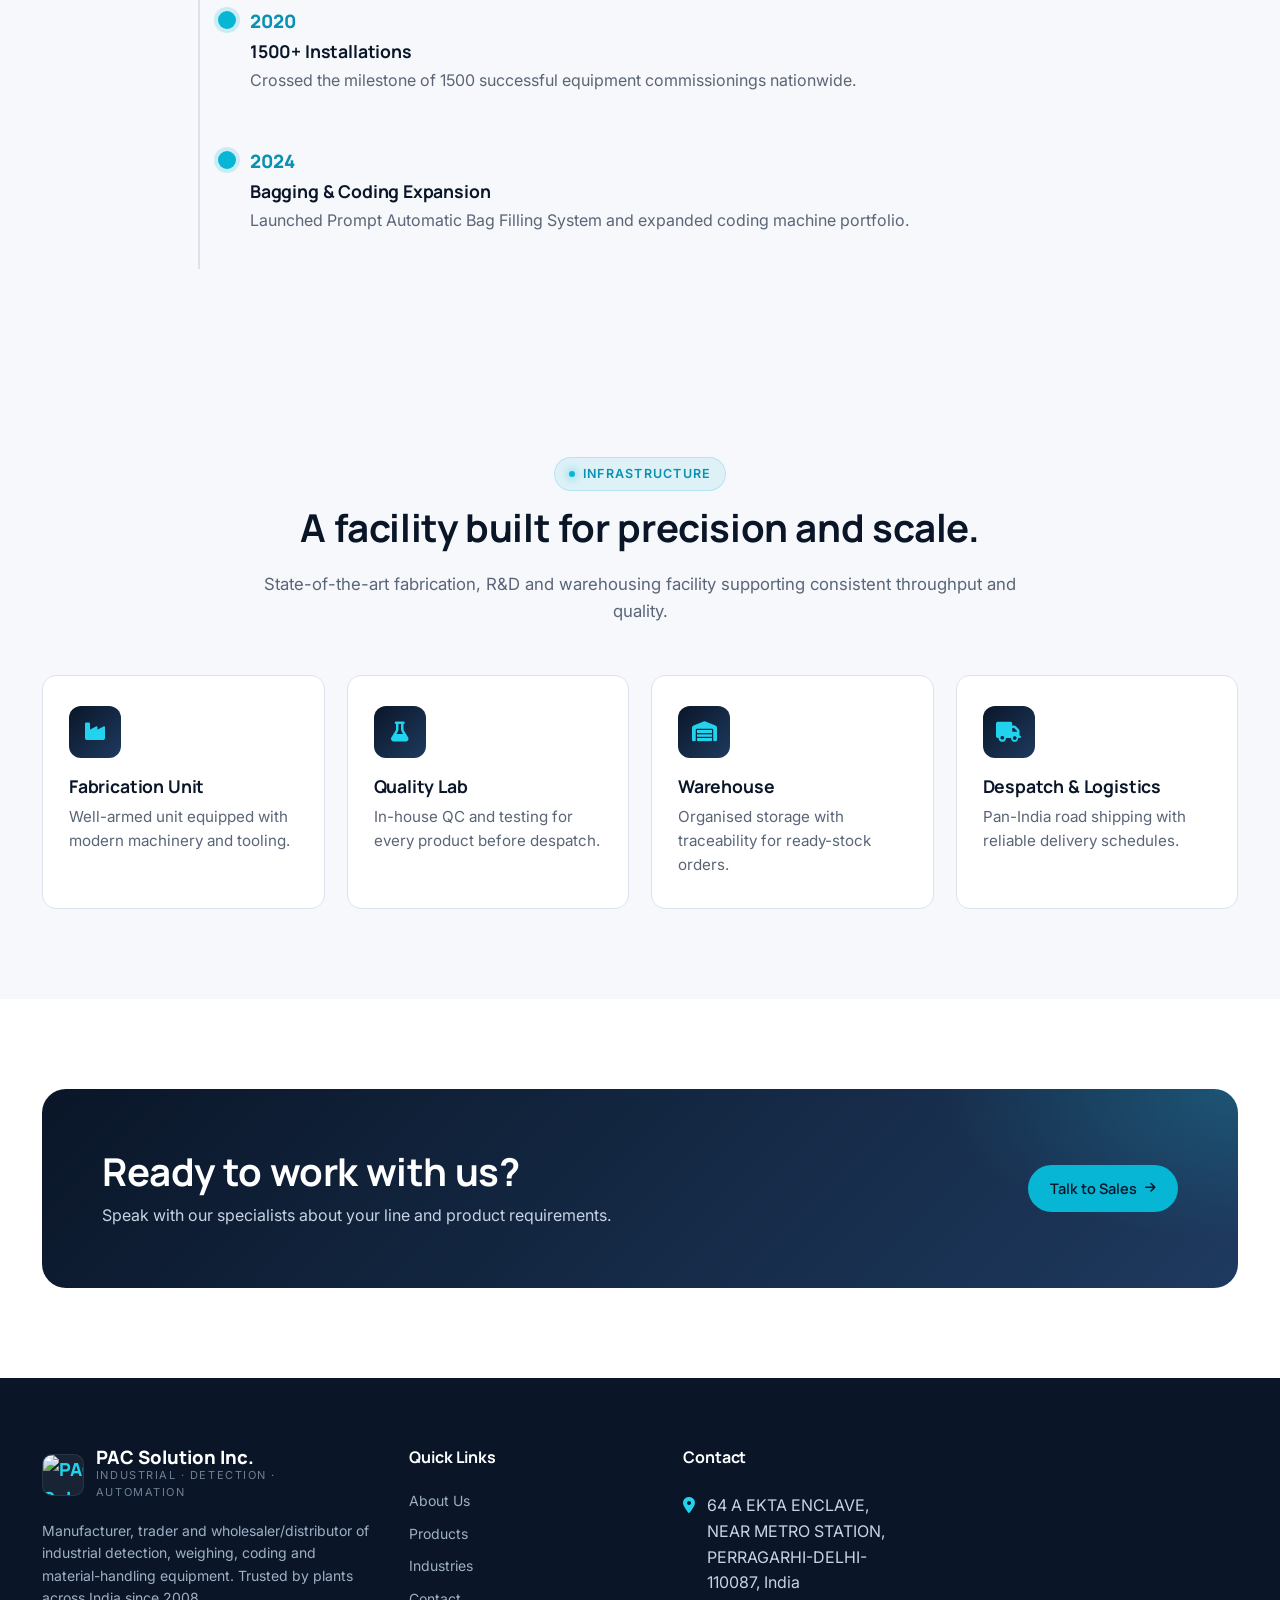
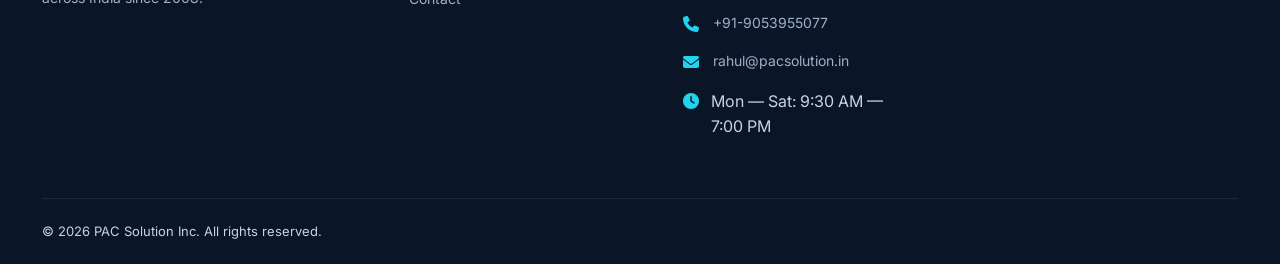
==== commit 8d9e4a3c: "Remove loader div from about.html Removed loader div from the about page." ====
--- a/about.html
+++ b/about.html
@@ -13,7 +13,7 @@
   <link rel="stylesheet" href="css/style.css" />
 </head>
 <body>
-  <div id="loader" aria-hidden="true"><div class="loader-ring"></div></div>
+ 
 
   <div class="topbar">
     <div class="container row">
--- a/css/style.css
+++ b/css/style.css
@@ -102,7 +102,7 @@
   padding: 14px 0; gap: 18px;
 }
 .brand { display: flex; align-items: center; gap: 12px; }
-..brand-mark {
+.brand-mark {
   width: 42px; height: 42px; border-radius: 10px;
   background: linear-gradient(135deg, var(--navy) 0%, var(--navy-3) 100%);
   display: grid; place-items: center; color: var(--cyan-2);
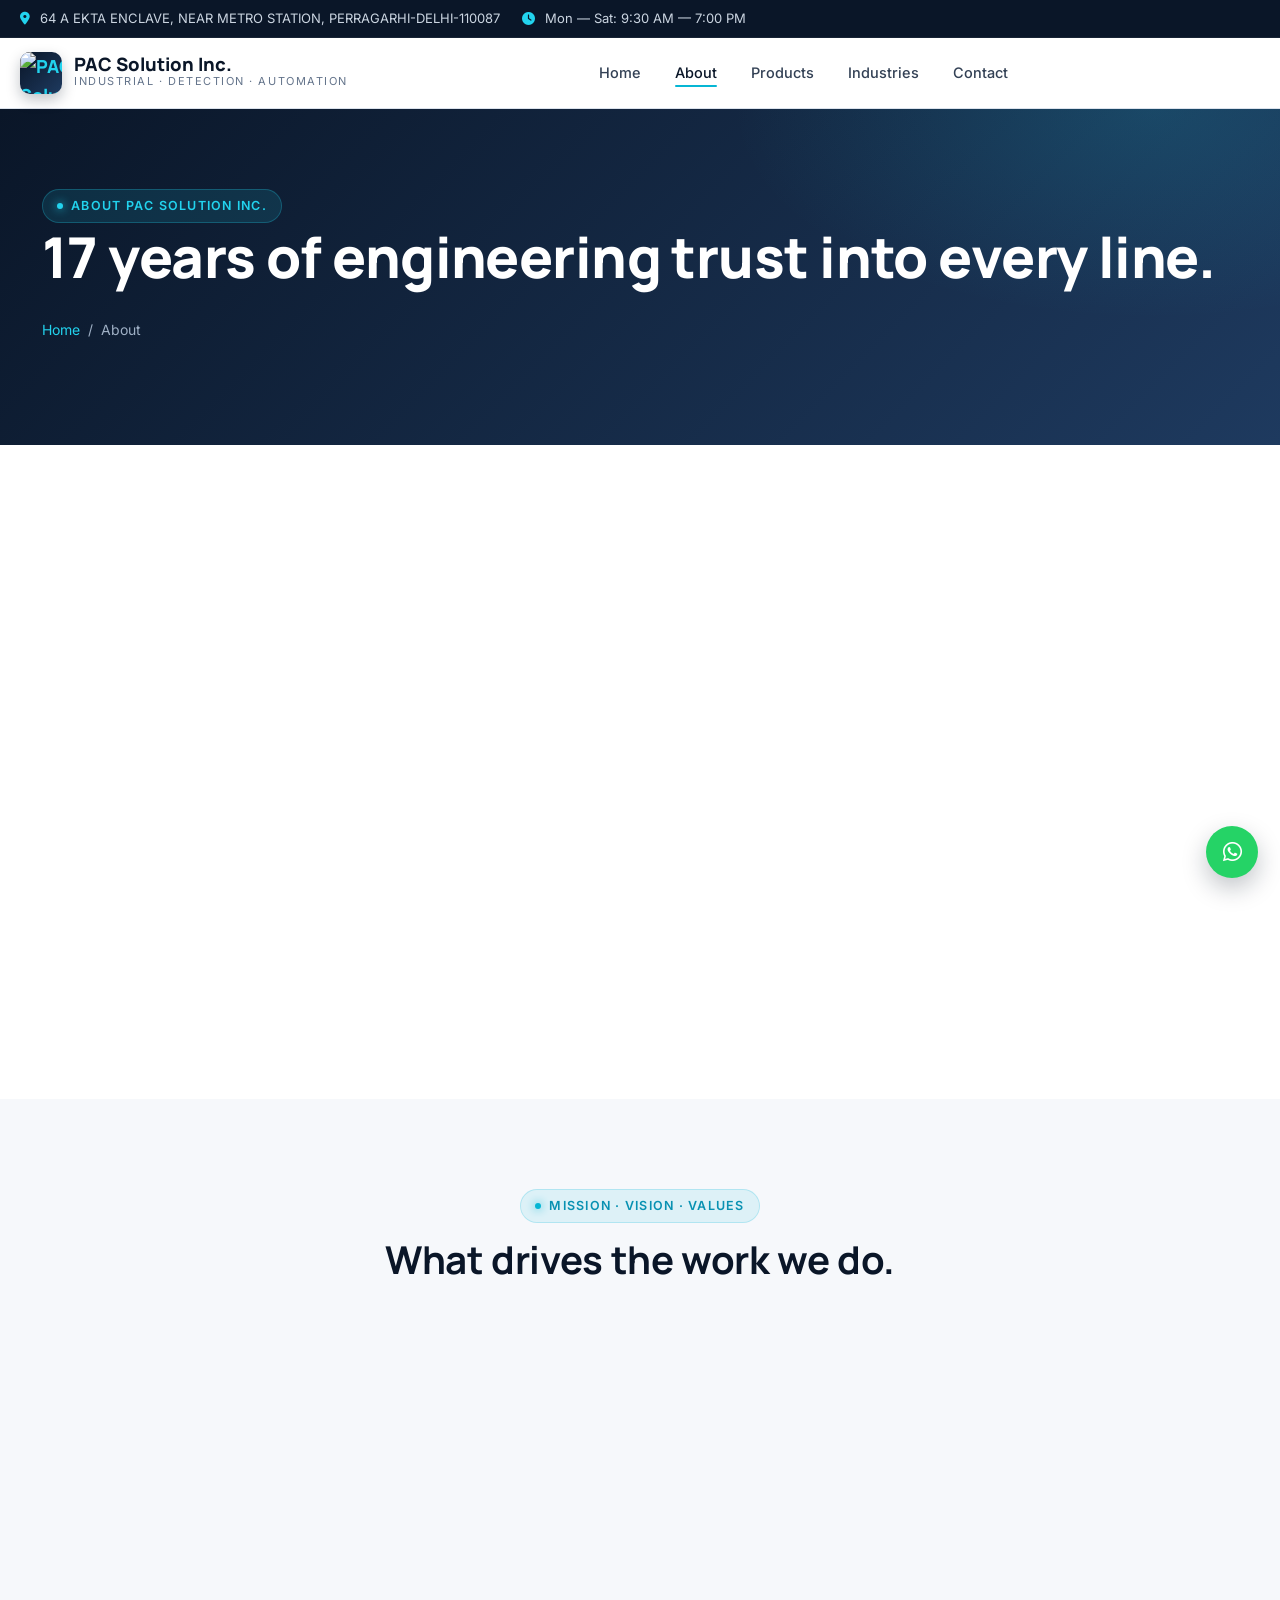
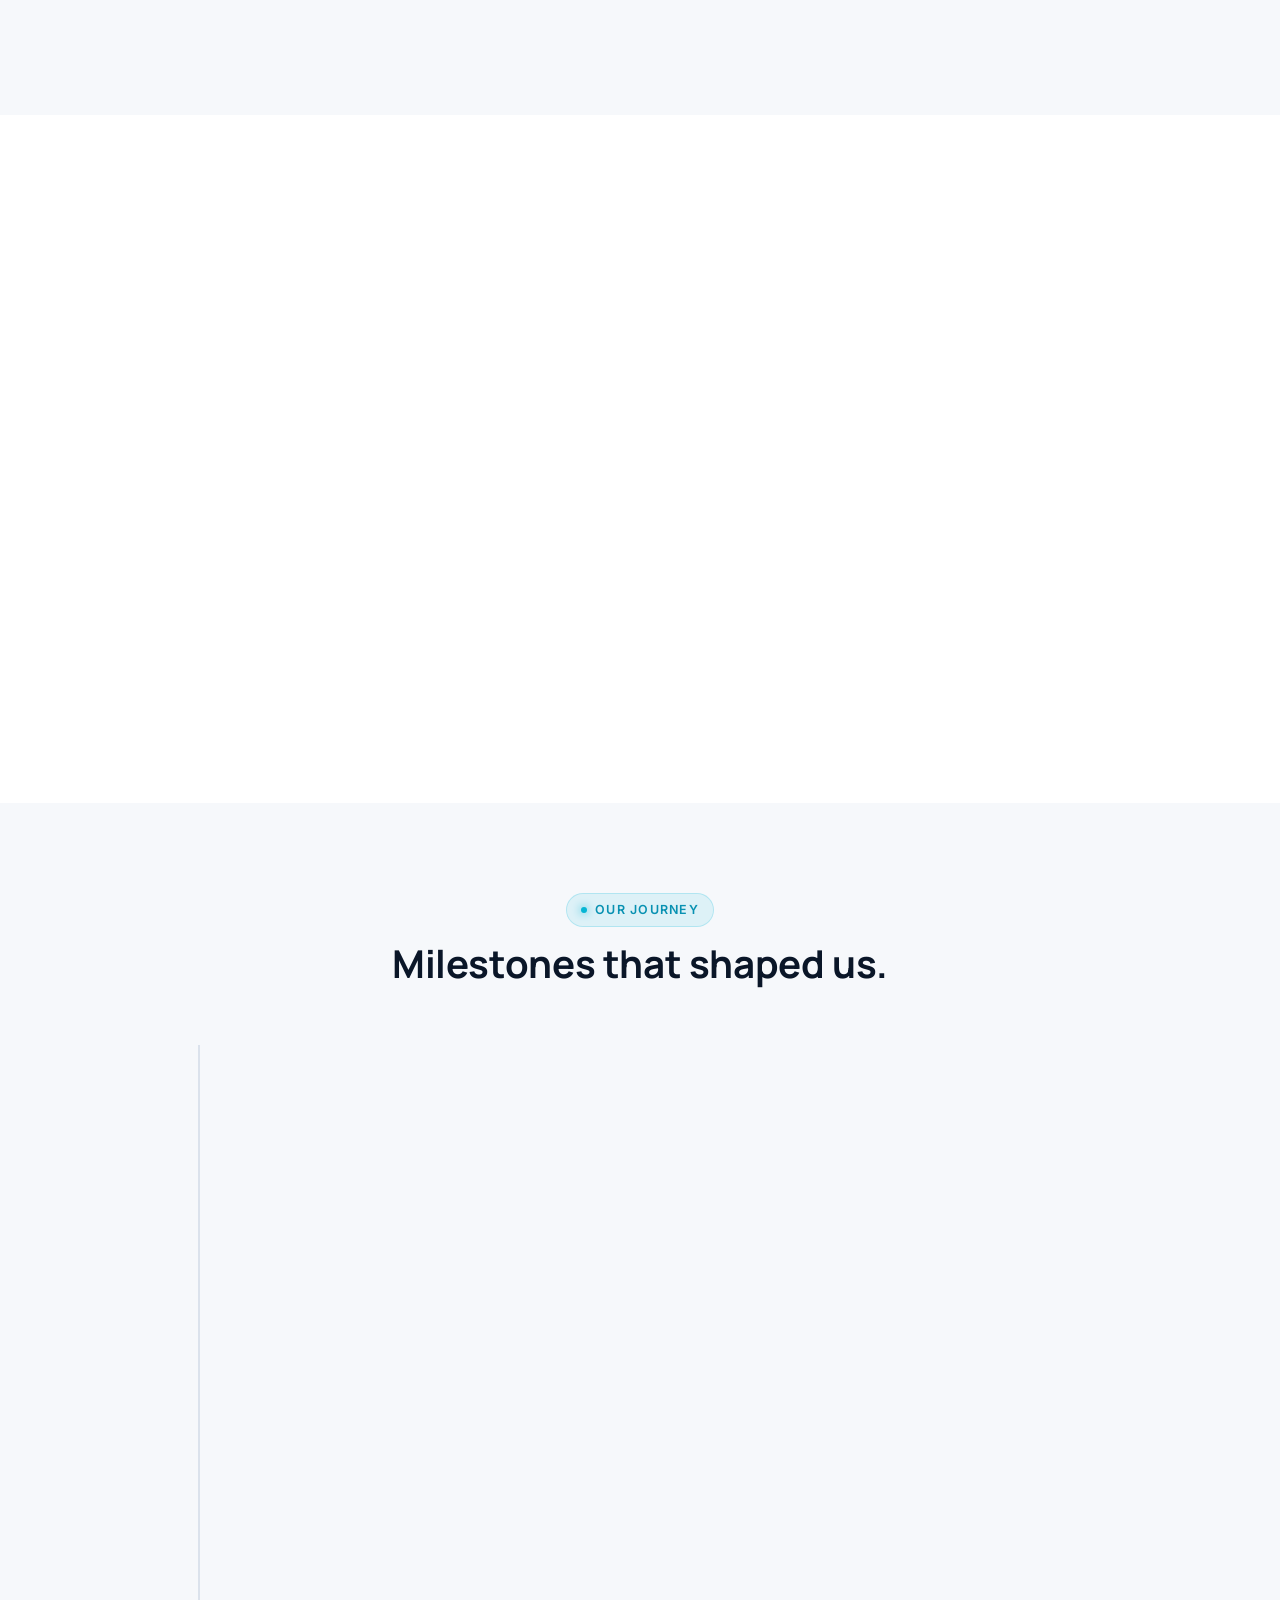
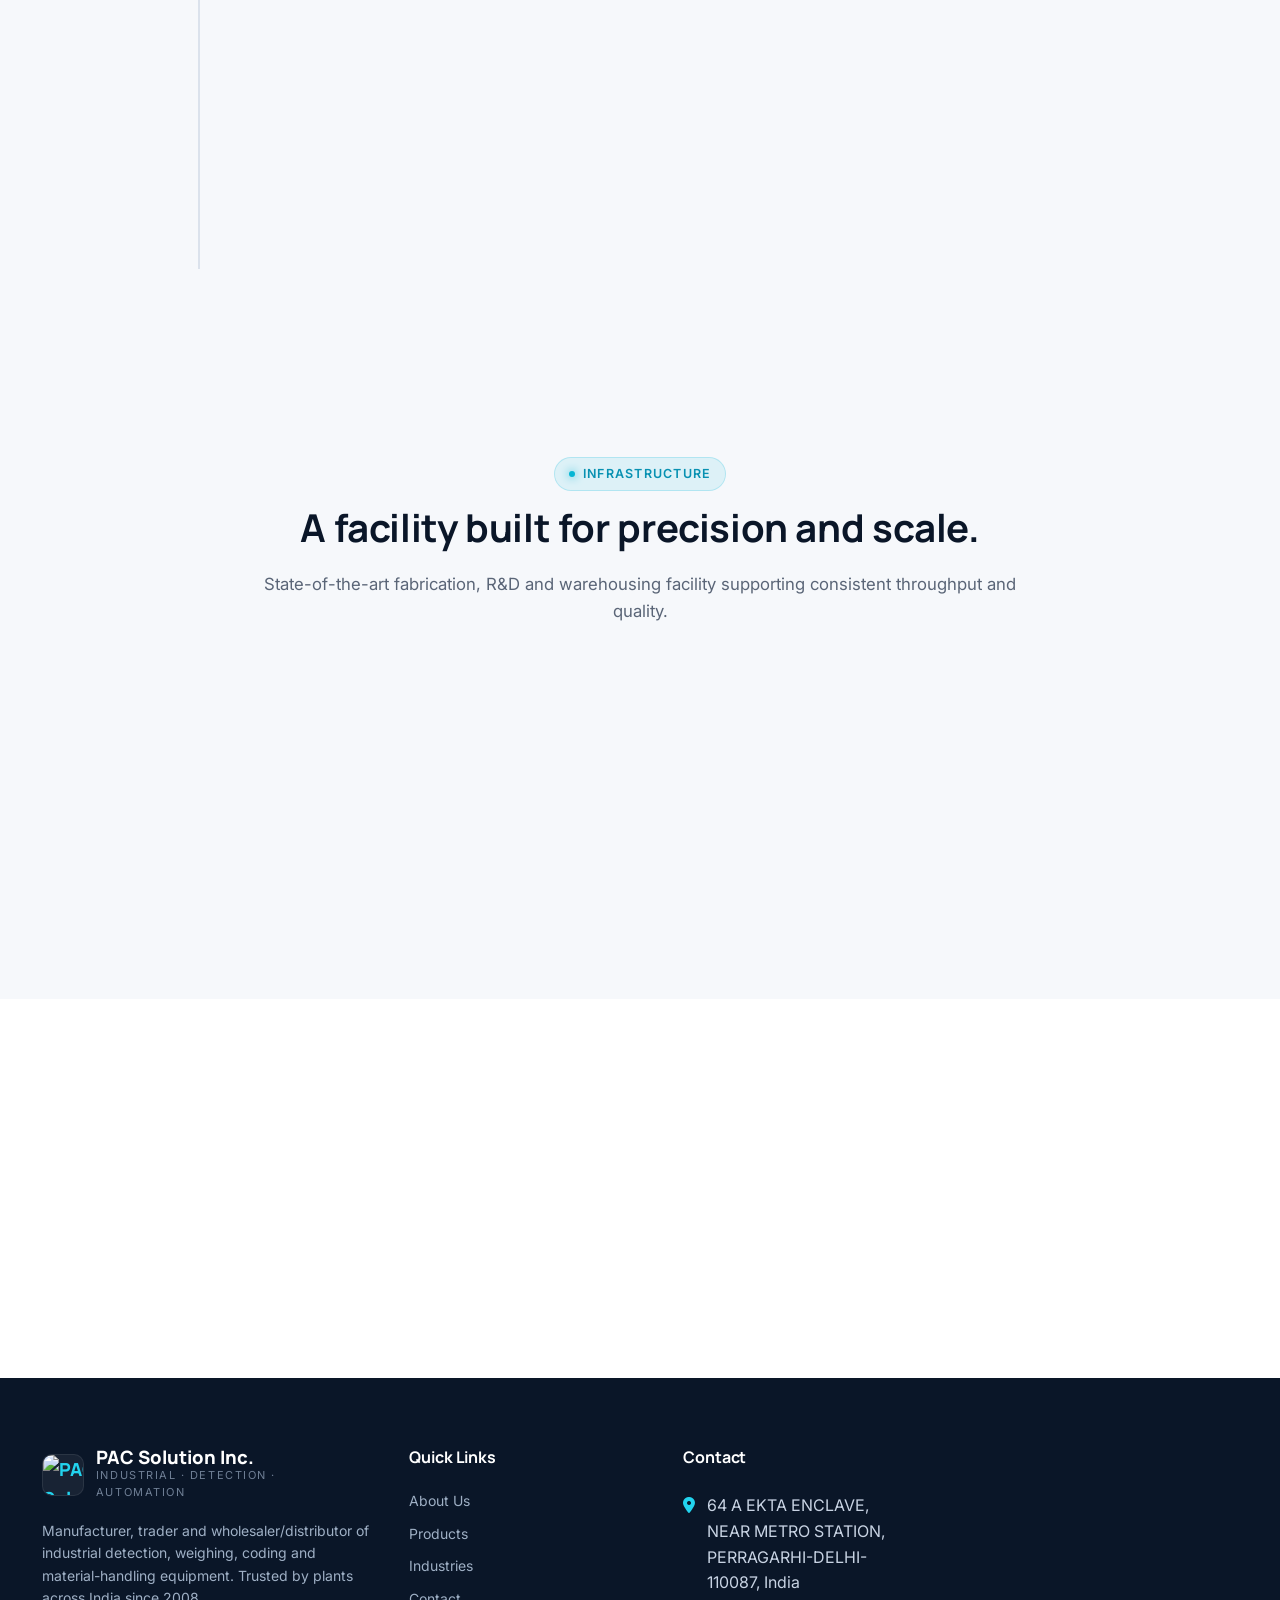
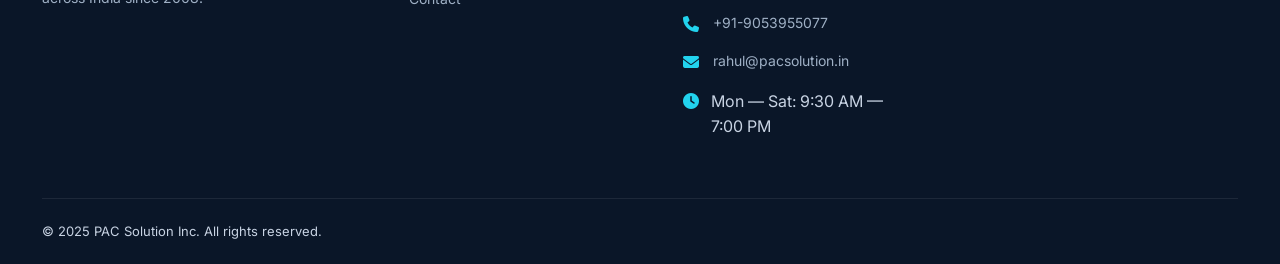
==== commit c6e1d8bc: "Fix script source path in about.html" ====
--- a/about.html
+++ b/about.html
@@ -183,6 +183,6 @@
   <a class="whatsapp-fab" href="https://wa.me/919899478889" target="_blank" rel="noopener" aria-label="Chat on WhatsApp"><i class="fa-brands fa-whatsapp"></i></a>
   <button class="top-fab" aria-label="Back to top"><i class="fa-solid fa-arrow-up"></i></button>
 
-  <script src="/js/script.js"></script>
+  <script src="js/script.js"></script>
 </body>
 </html>
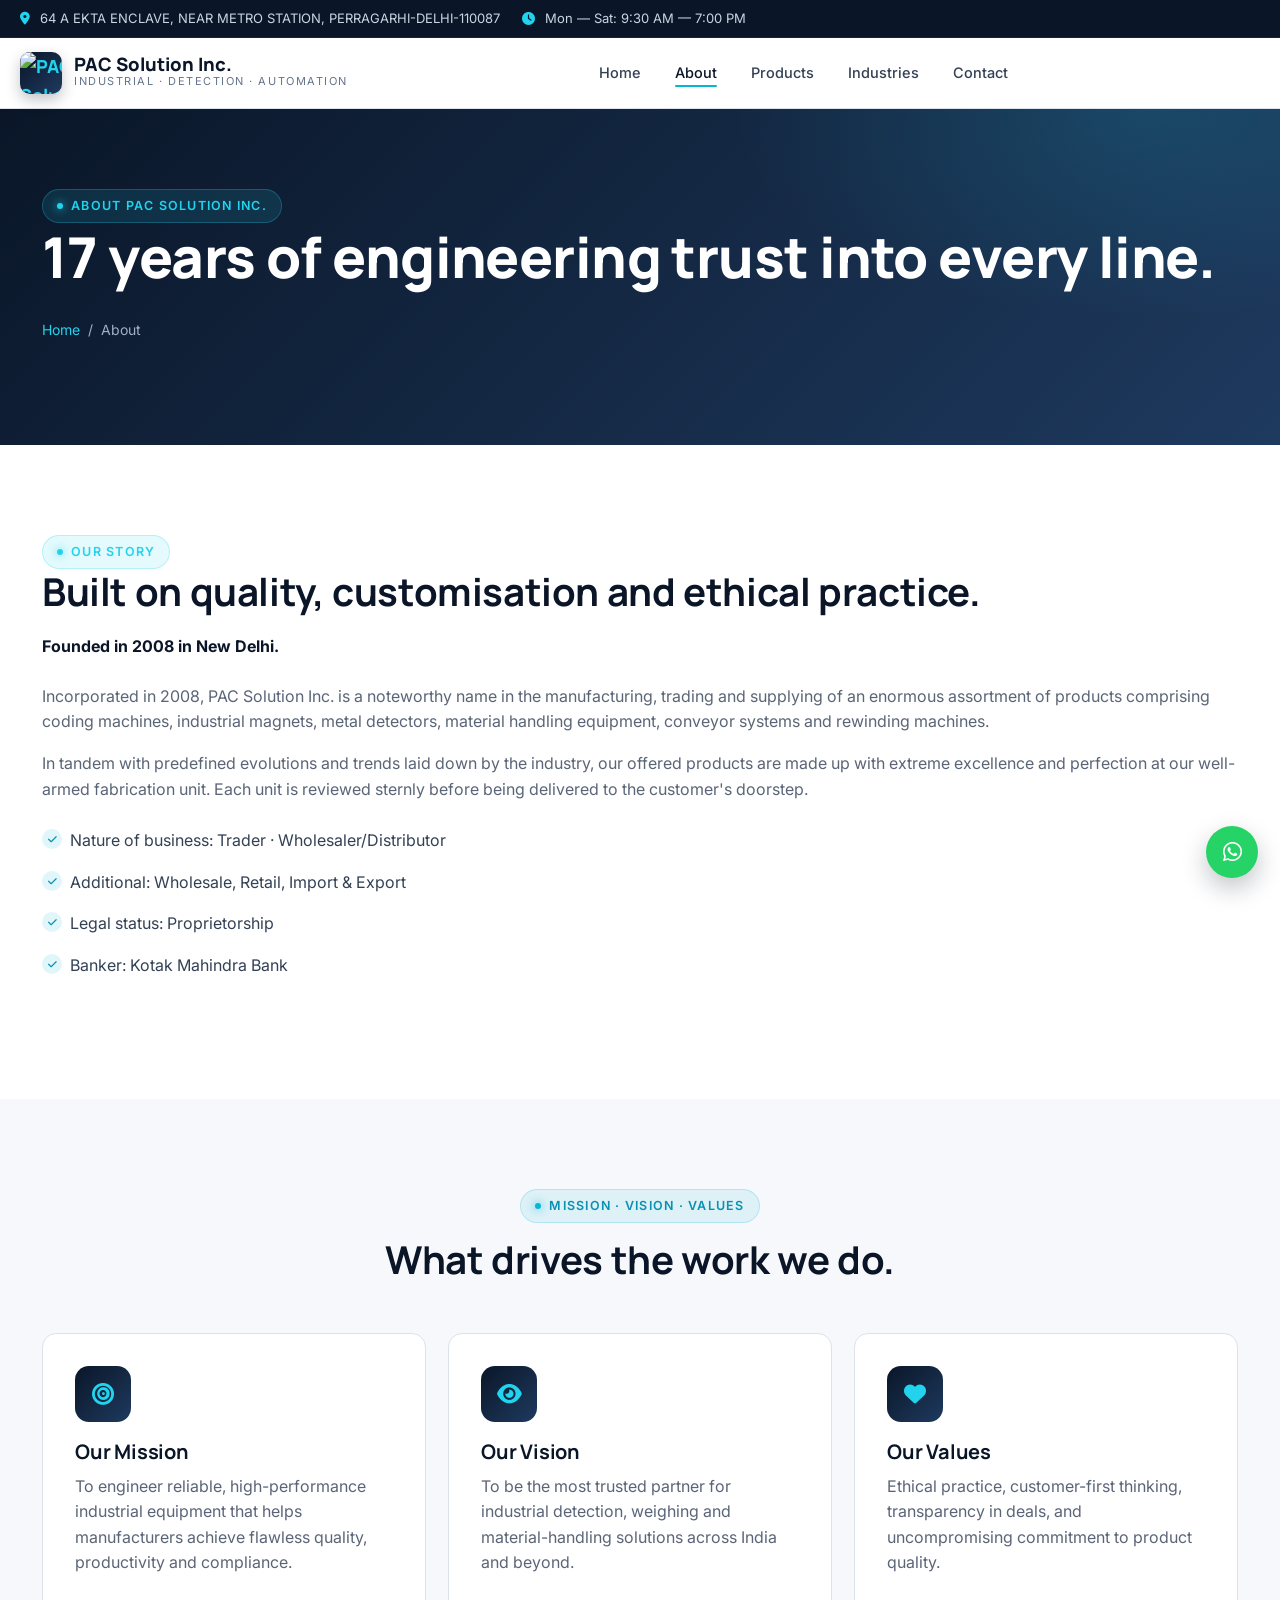
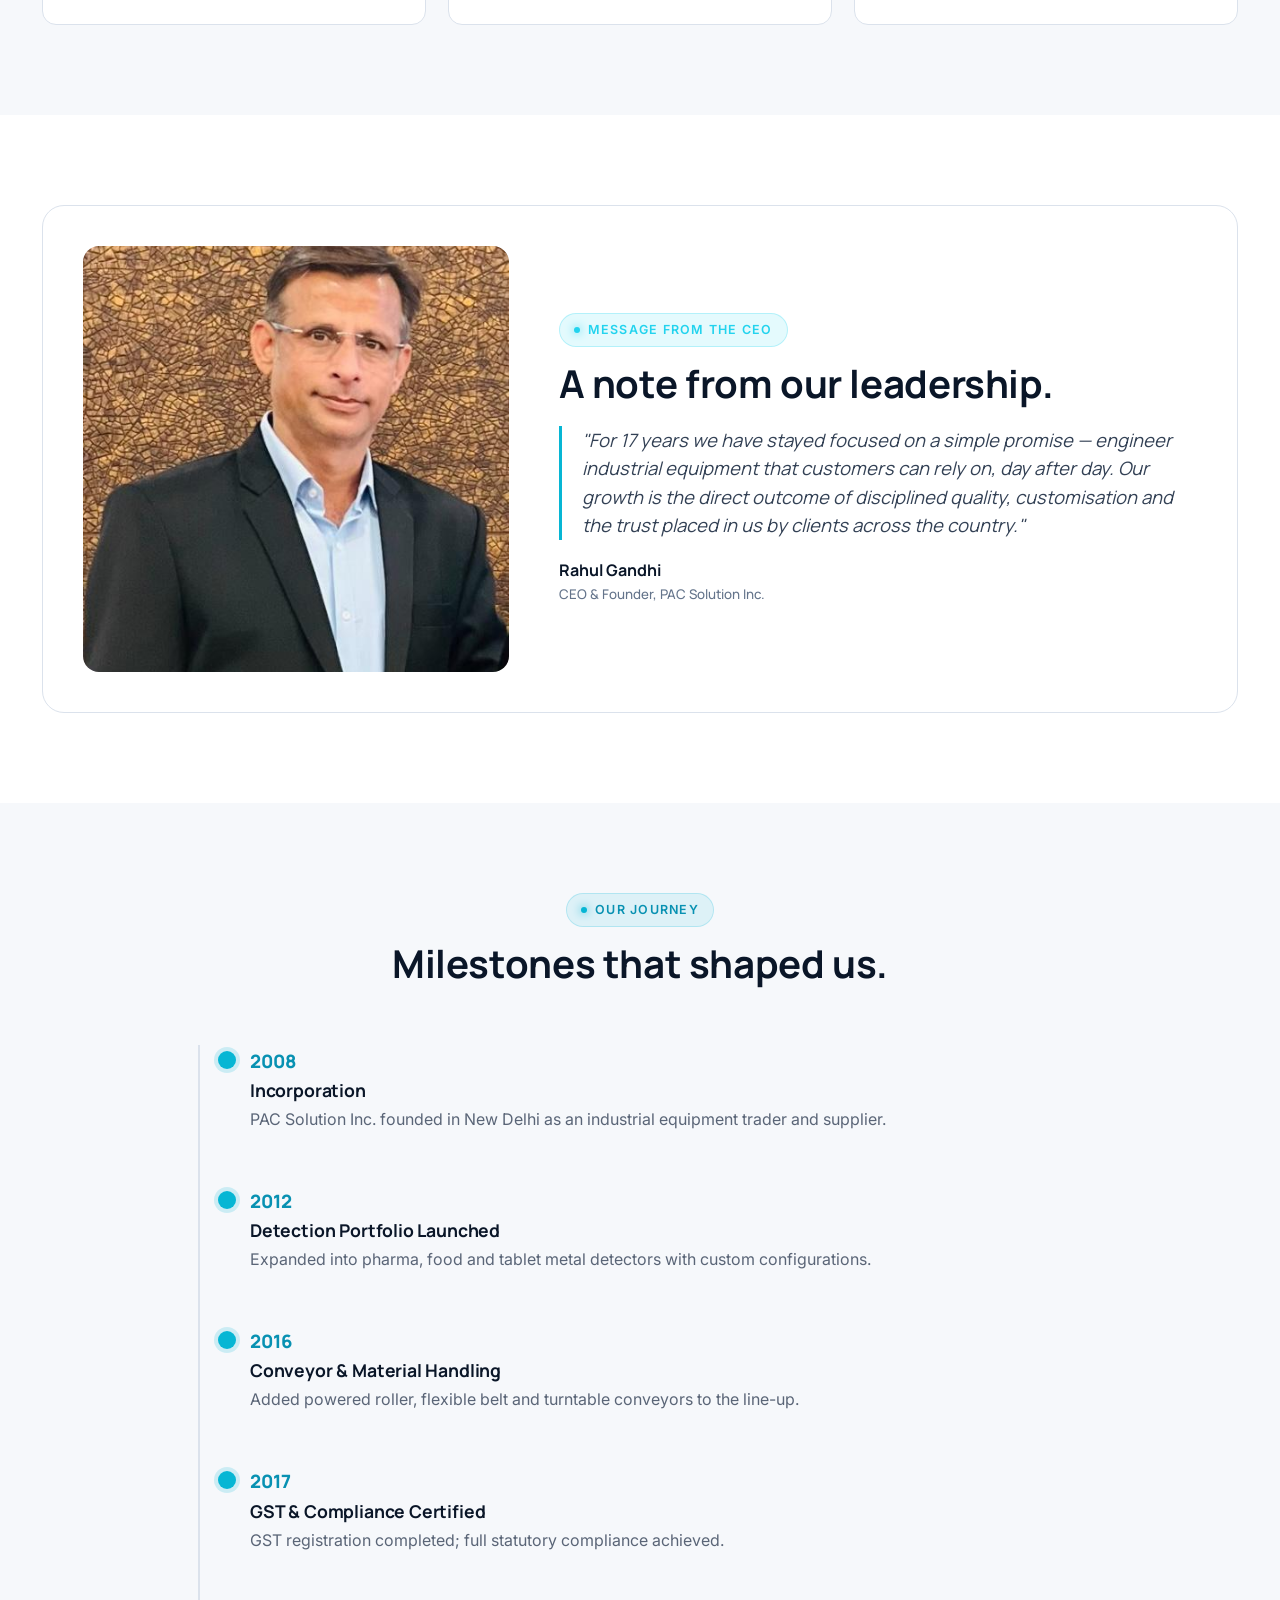
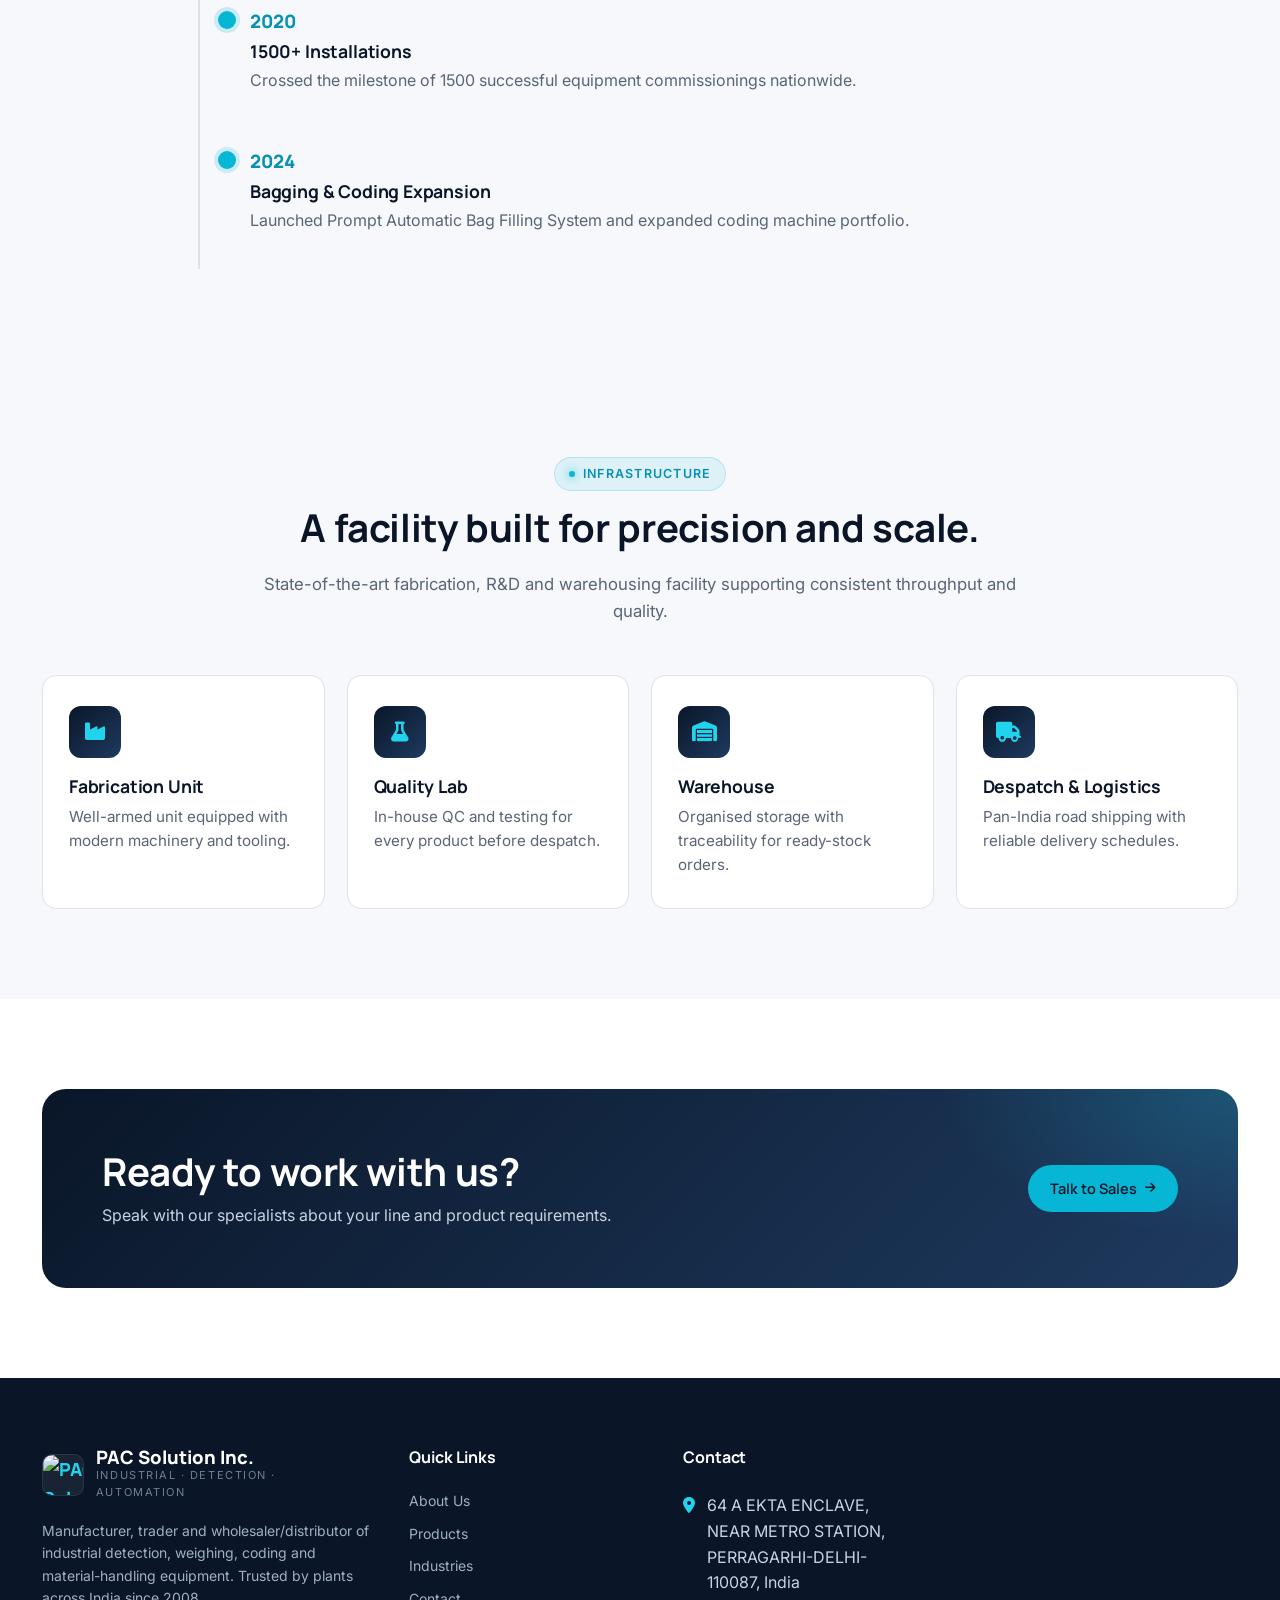
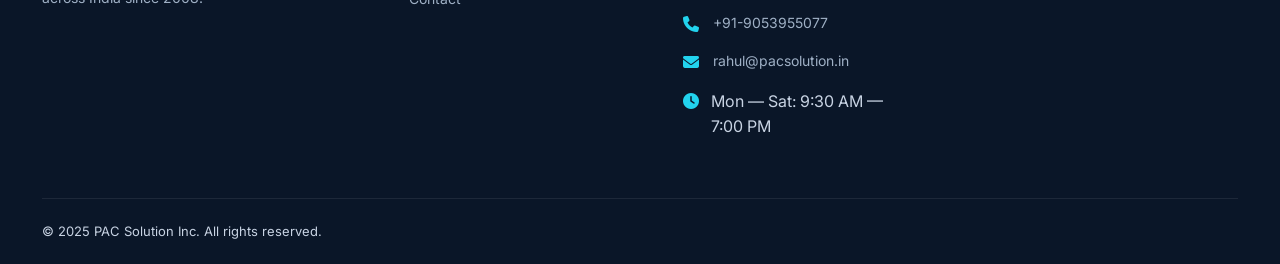
==== commit 979a4c2d: "Fix image source path in about.html" ====
--- a/about.html
+++ b/about.html
@@ -92,7 +92,7 @@
   <section class="section">
     <div class="container">
       <div class="director reveal">
-        <div class="ph"><img src="/photos/WhatsApp Image 2026-05-10 at 22.26.04.jpeg" alt="CEO Rahul Gandhi" /></div>
+        <div class="ph"><img src="photos/WhatsApp Image 2026-05-10 at 22.26.04.jpeg" alt="CEO Rahul Gandhi" /></div>
         <div>
           <span class="eyebrow"><span class="dot"></span> Message from the CEO</span>
           <h2 style="margin-top:14px">A note from our leadership.</h2>
--- a/css/style.css
+++ b/css/style.css
@@ -56,19 +56,7 @@
 .container { max-width: var(--container); margin: 0 auto; padding: 0 22px; }
 
 /* Loader */
-#loader {
-  position: fixed; inset: 0; background: var(--navy);
-  display: flex; align-items: center; justify-content: center;
-  z-index: 9999; transition: opacity .6s ease, visibility .6s ease;
-}
-#loader.hide { opacity: 0; visibility: hidden; }
-.loader-ring {
-  width: 56px; height: 56px; border-radius: 50%;
-  border: 3px solid rgba(255,255,255,0.15);
-  border-top-color: var(--cyan-2);
-  animation: spin 1s linear infinite;
-}
-@keyframes spin { to { transform: rotate(360deg); } }
+
 
 /* Top bar */
 .topbar {
@@ -580,11 +568,7 @@
 .top-fab:hover { transform: translateY(-3px); }
 
 /* Reveal animation */
-.reveal { opacity: 0; transform: translateY(22px); transition: opacity .7s ease, transform .7s ease; }
-.reveal.in { opacity: 1; transform: translateY(0); }
-.reveal.delay-1 { transition-delay: .08s; }
-.reveal.delay-2 { transition-delay: .16s; }
-.reveal.delay-3 { transition-delay: .24s; }
+
 
 /* Responsive */
 @media (max-width: 1024px) {
@@ -619,3 +603,76 @@
   .hero .container { padding-top: 60px; padding-bottom: 80px; }
   .hero-stats { grid-template-columns: repeat(3, 1fr); }
 }
+/* ============================================
+   FINAL GITHUB SAFE FIXES
+   ============================================ */
+
+/* Force all reveal content visible */
+.reveal,
+.reveal.in,
+.reveal.delay-1,
+.reveal.delay-2,
+.reveal.delay-3,
+.reveal-left,
+.reveal-right,
+.reveal-up,
+.reveal-down {
+  opacity: 1 !important;
+  visibility: visible !important;
+  transform: none !important;
+  filter: none !important;
+  transition: none !important;
+}
+
+/* Force all images visible */
+img,
+.product-card img,
+.industry img,
+.gallery-item img,
+.brand-mark img,
+.hero-card img,
+.team-card img,
+.testimonial img {
+  opacity: 1 !important;
+  visibility: visible !important;
+  display: block !important;
+  transform: none !important;
+  filter: none !important;
+}
+
+/* Prevent hidden sections */
+section,
+.section,
+.hero,
+.page-hero,
+.products-grid,
+.industries-grid,
+.gallery-grid,
+.team-grid,
+.testimonials,
+.product-card,
+.industry,
+.gallery-item,
+.team-card {
+  opacity: 1 !important;
+  visibility: visible !important;
+}
+
+/* Safe product images */
+.product-card .img {
+  overflow: hidden;
+  background: #f3f4f6;
+}
+
+.product-card .img img {
+  width: 100%;
+  height: 100%;
+  object-fit: cover;
+}
+
+/* Safe gallery images */
+.gallery-item img {
+  width: 100%;
+  height: 100%;
+  object-fit: cover;
+}
